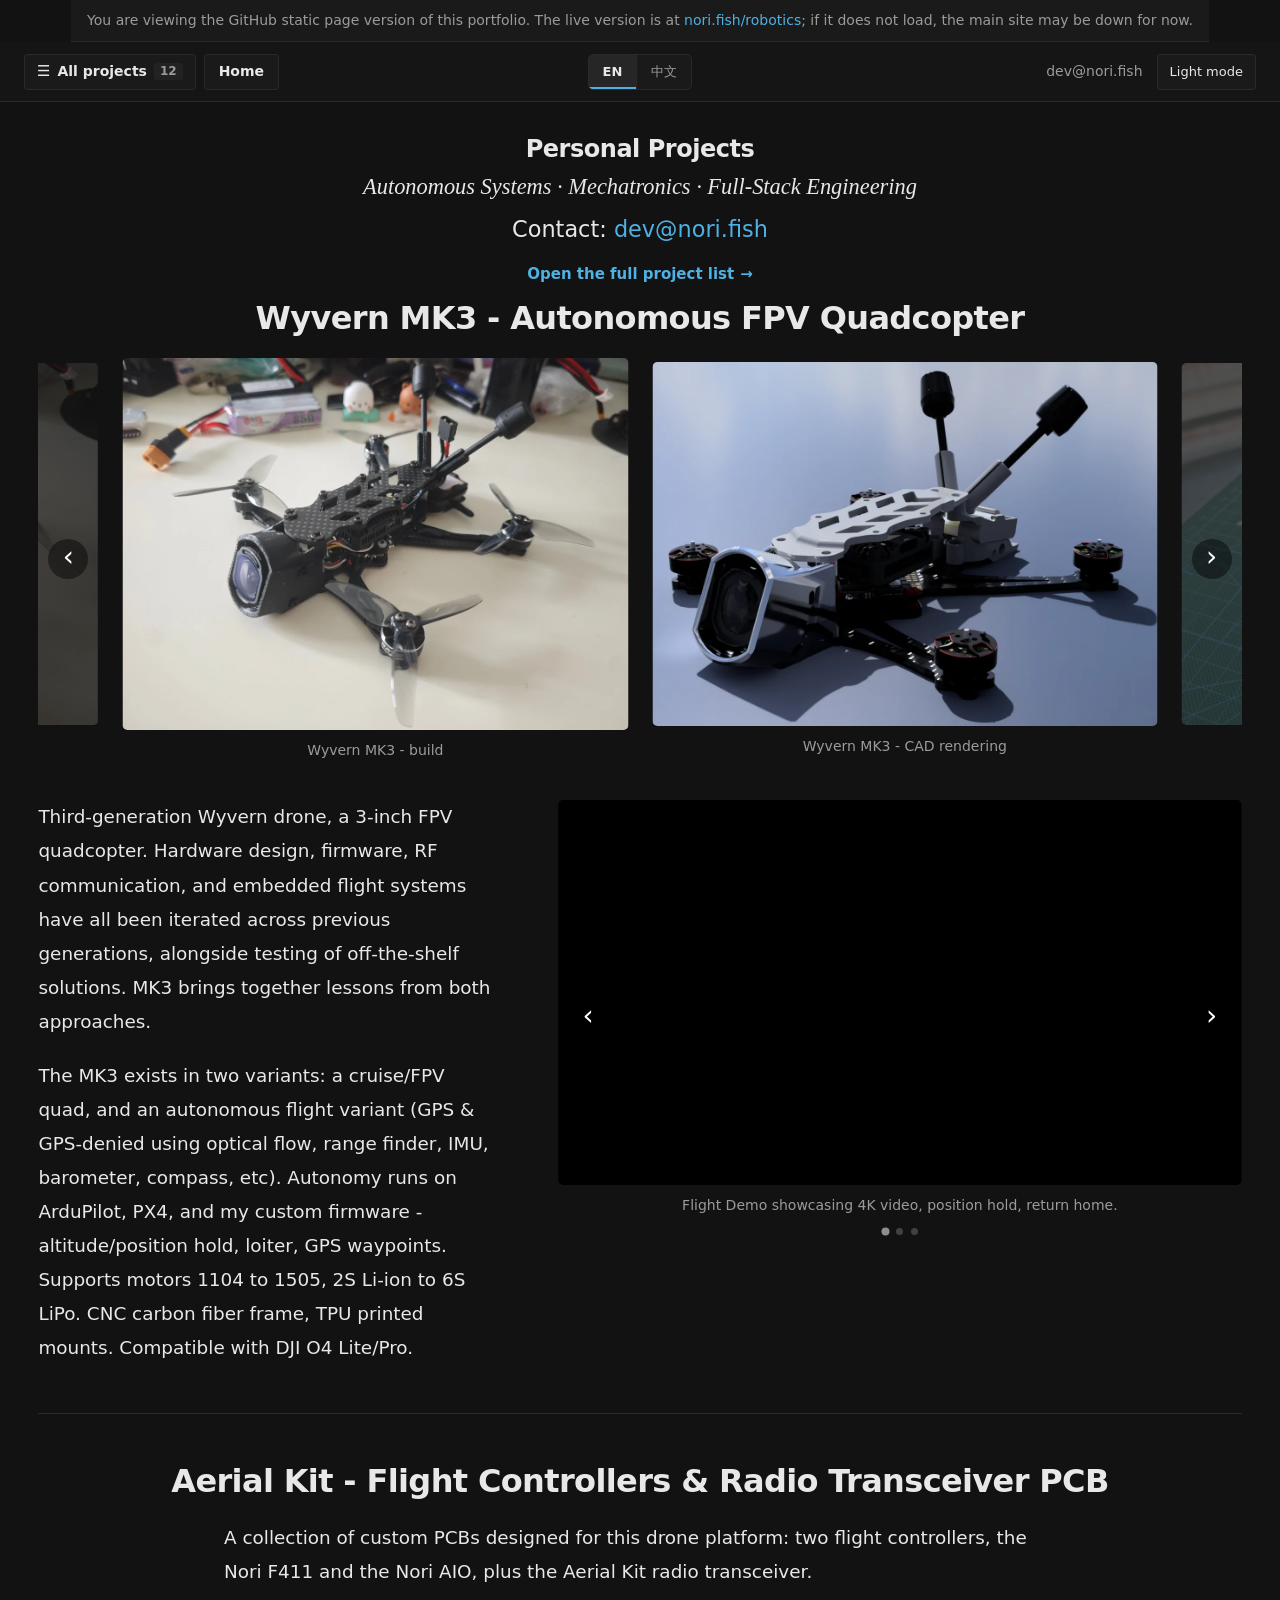
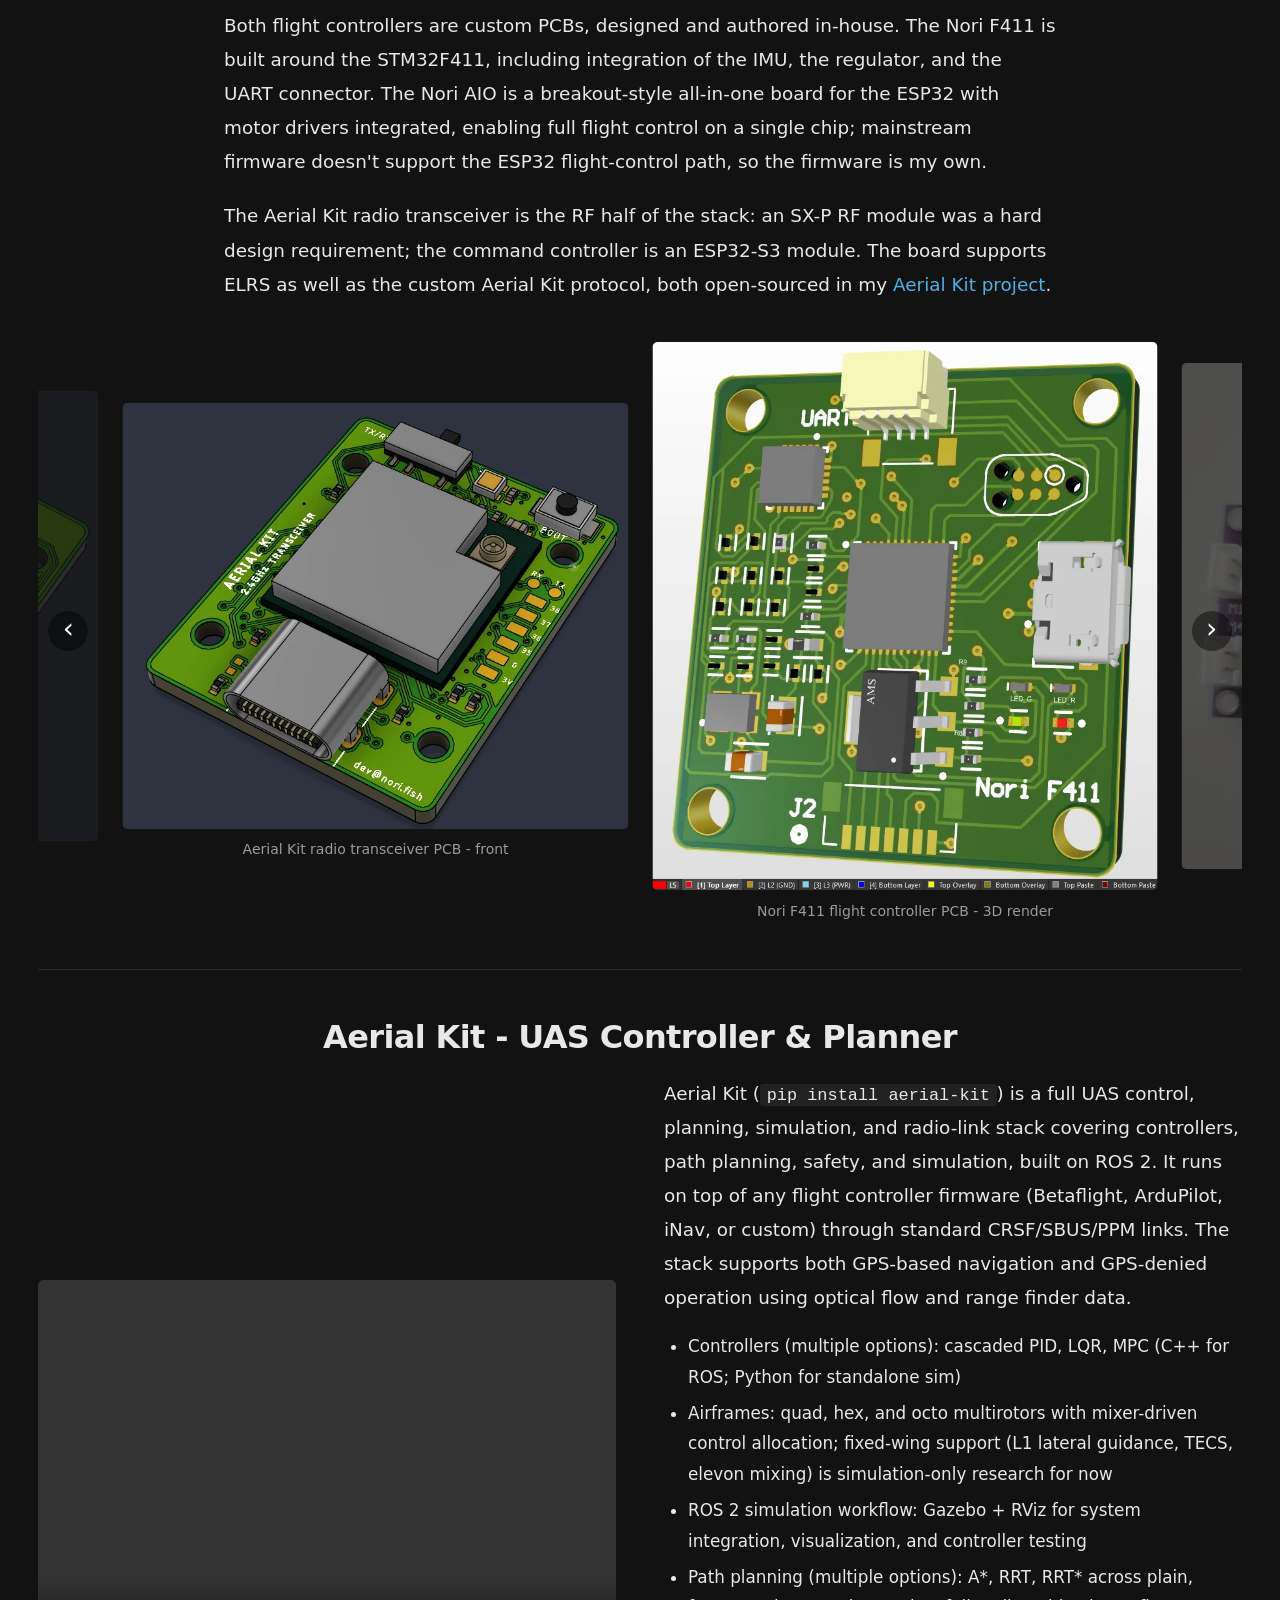
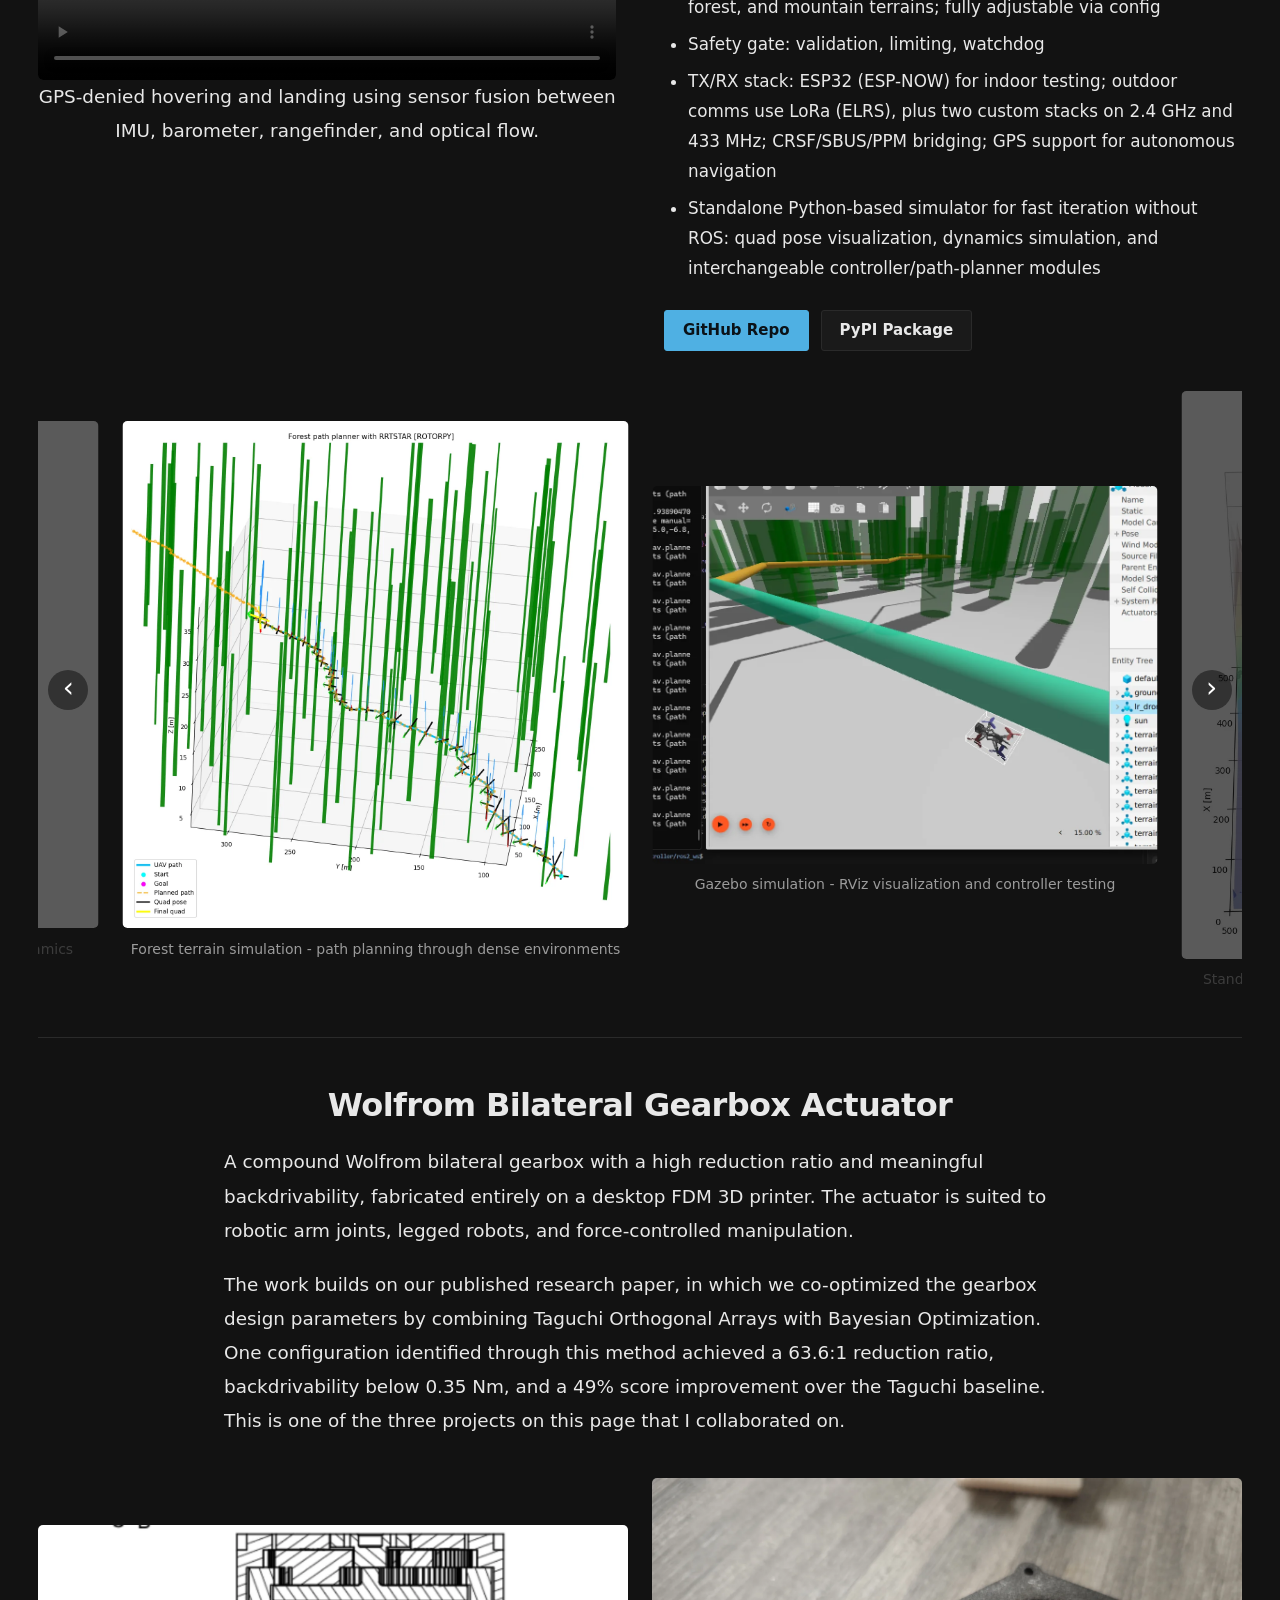
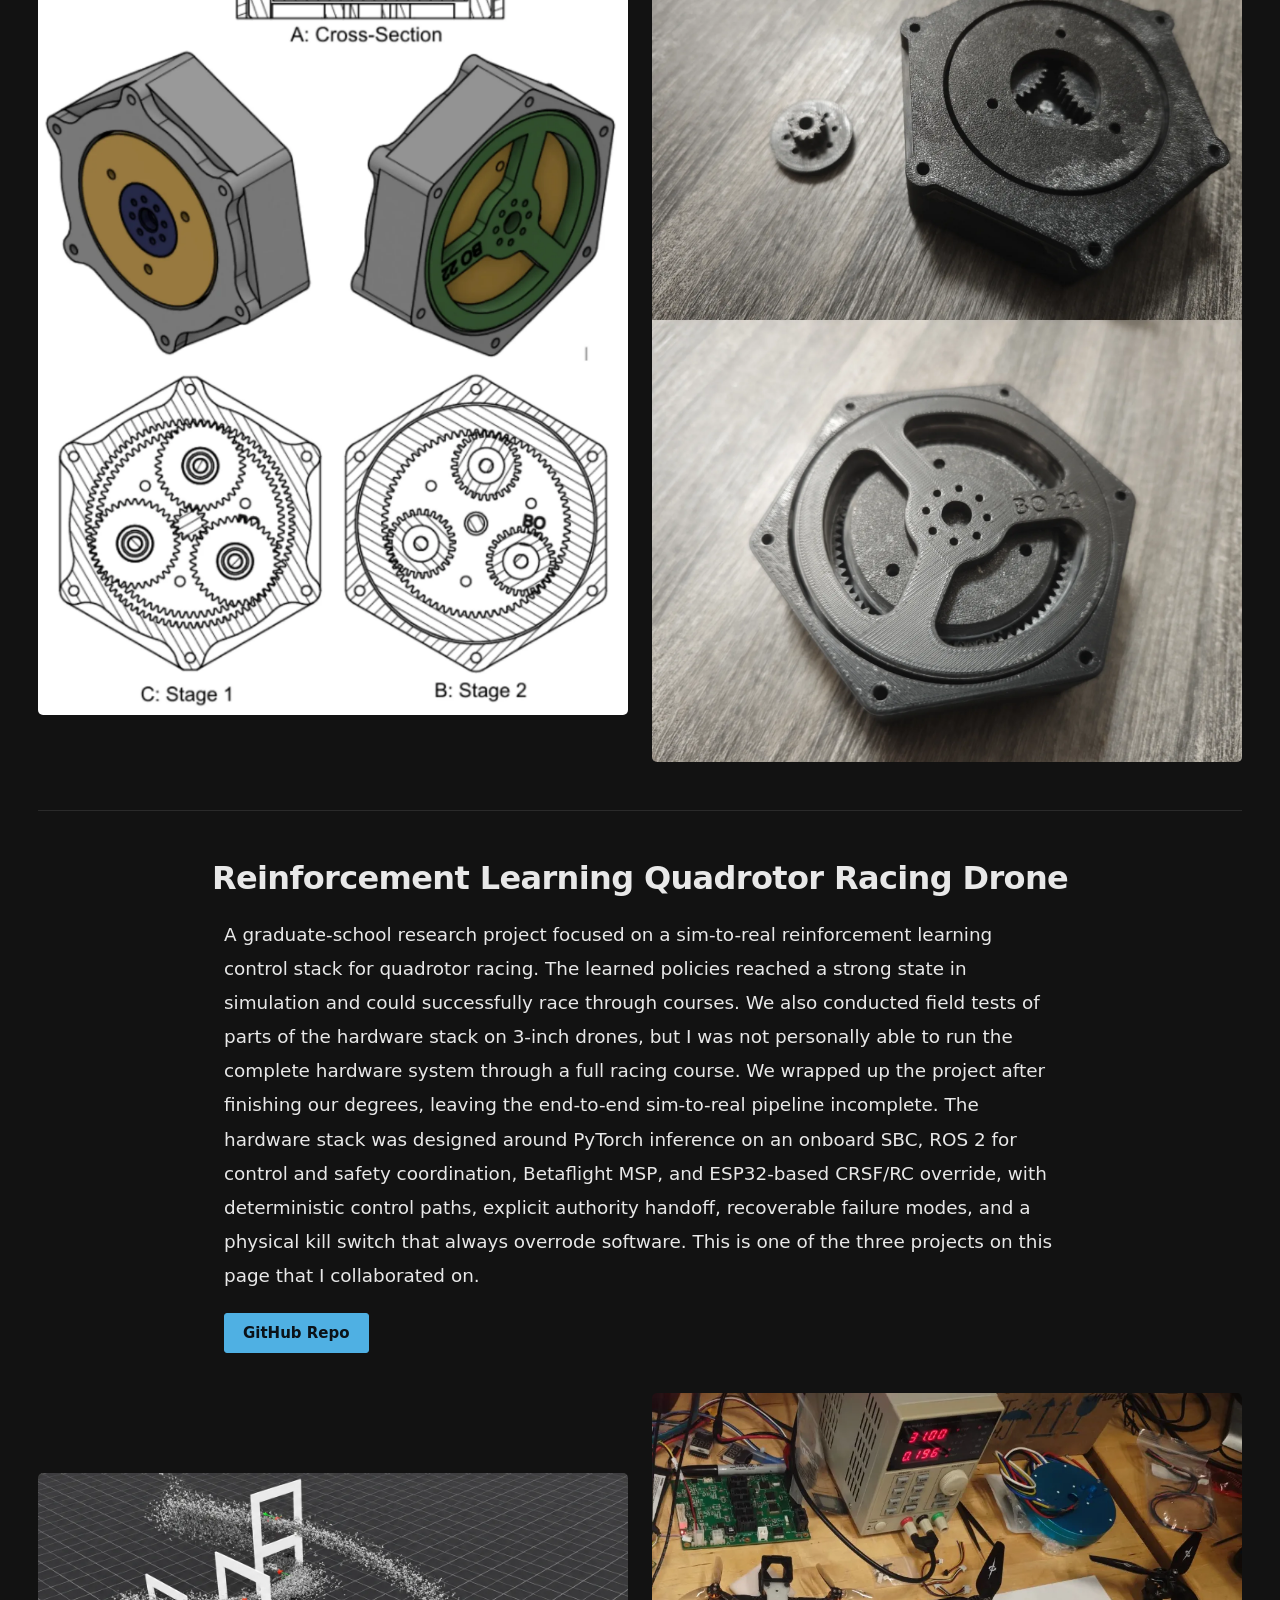
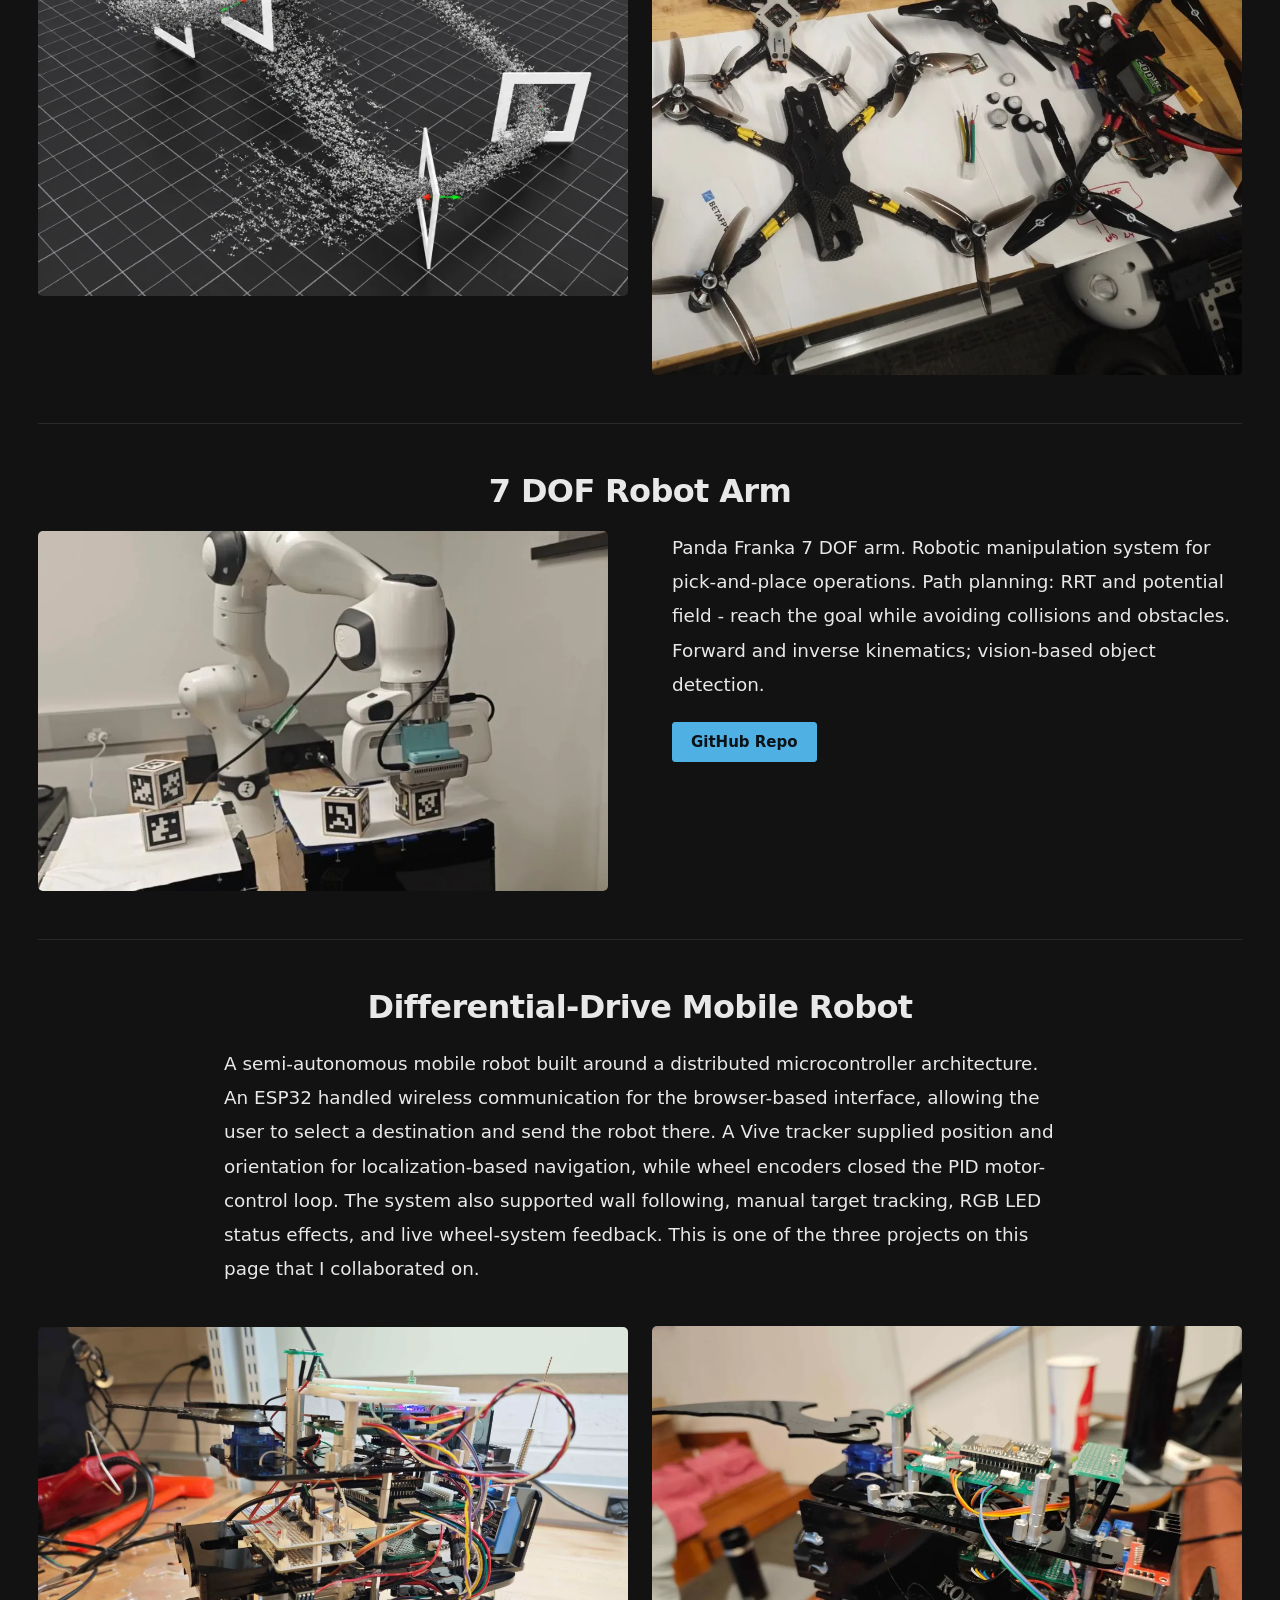
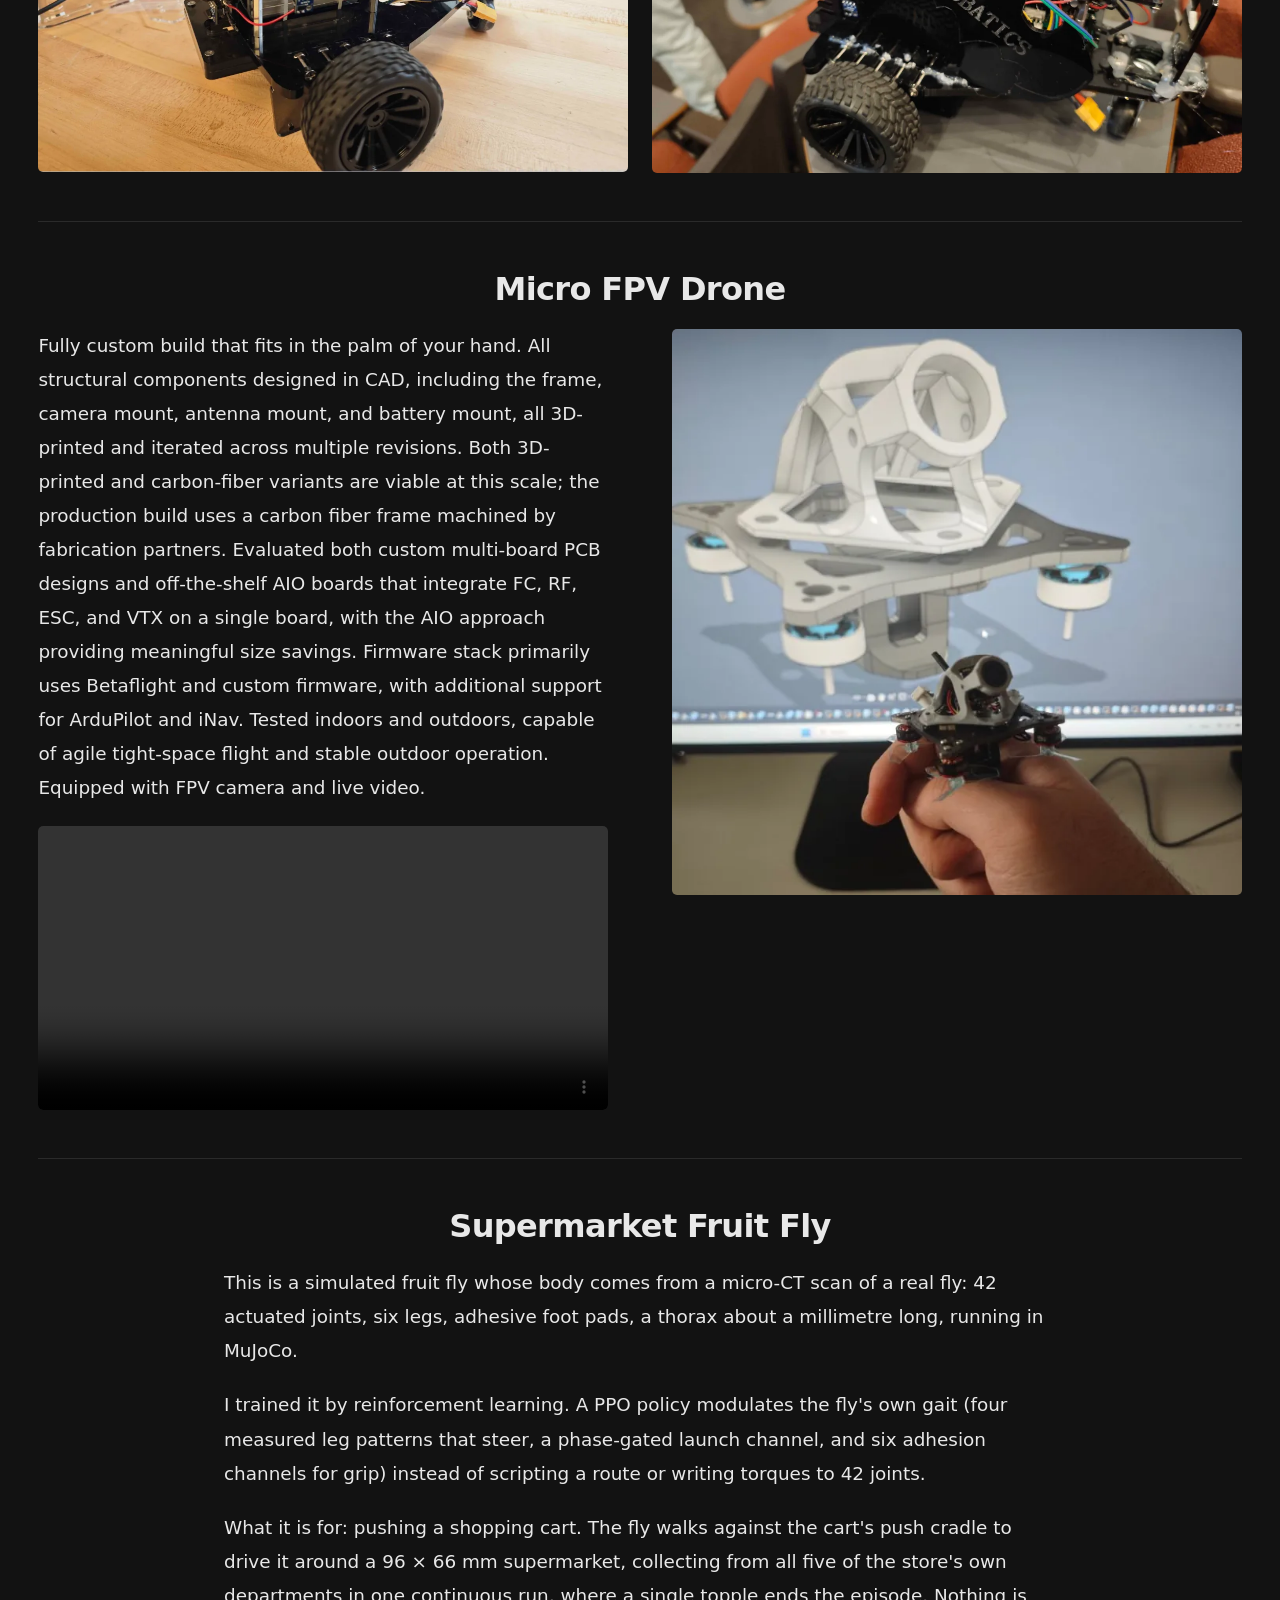
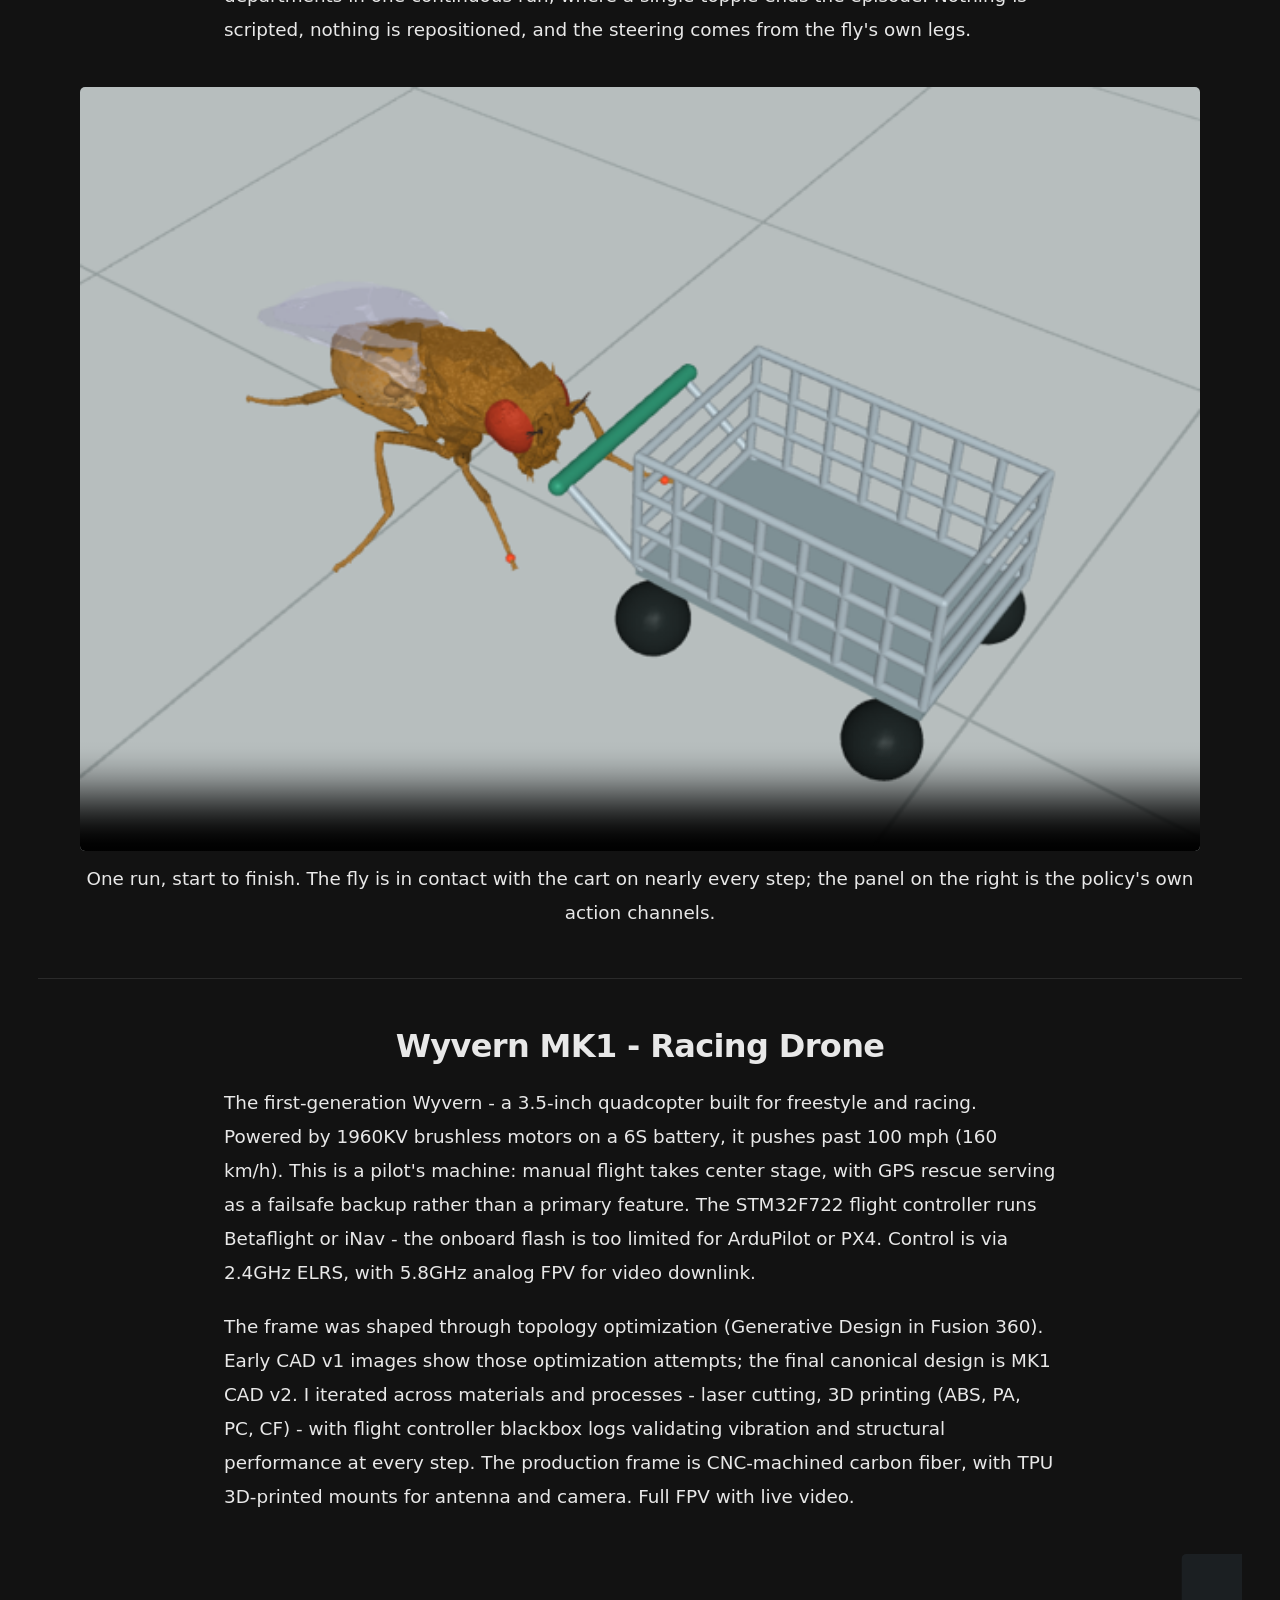
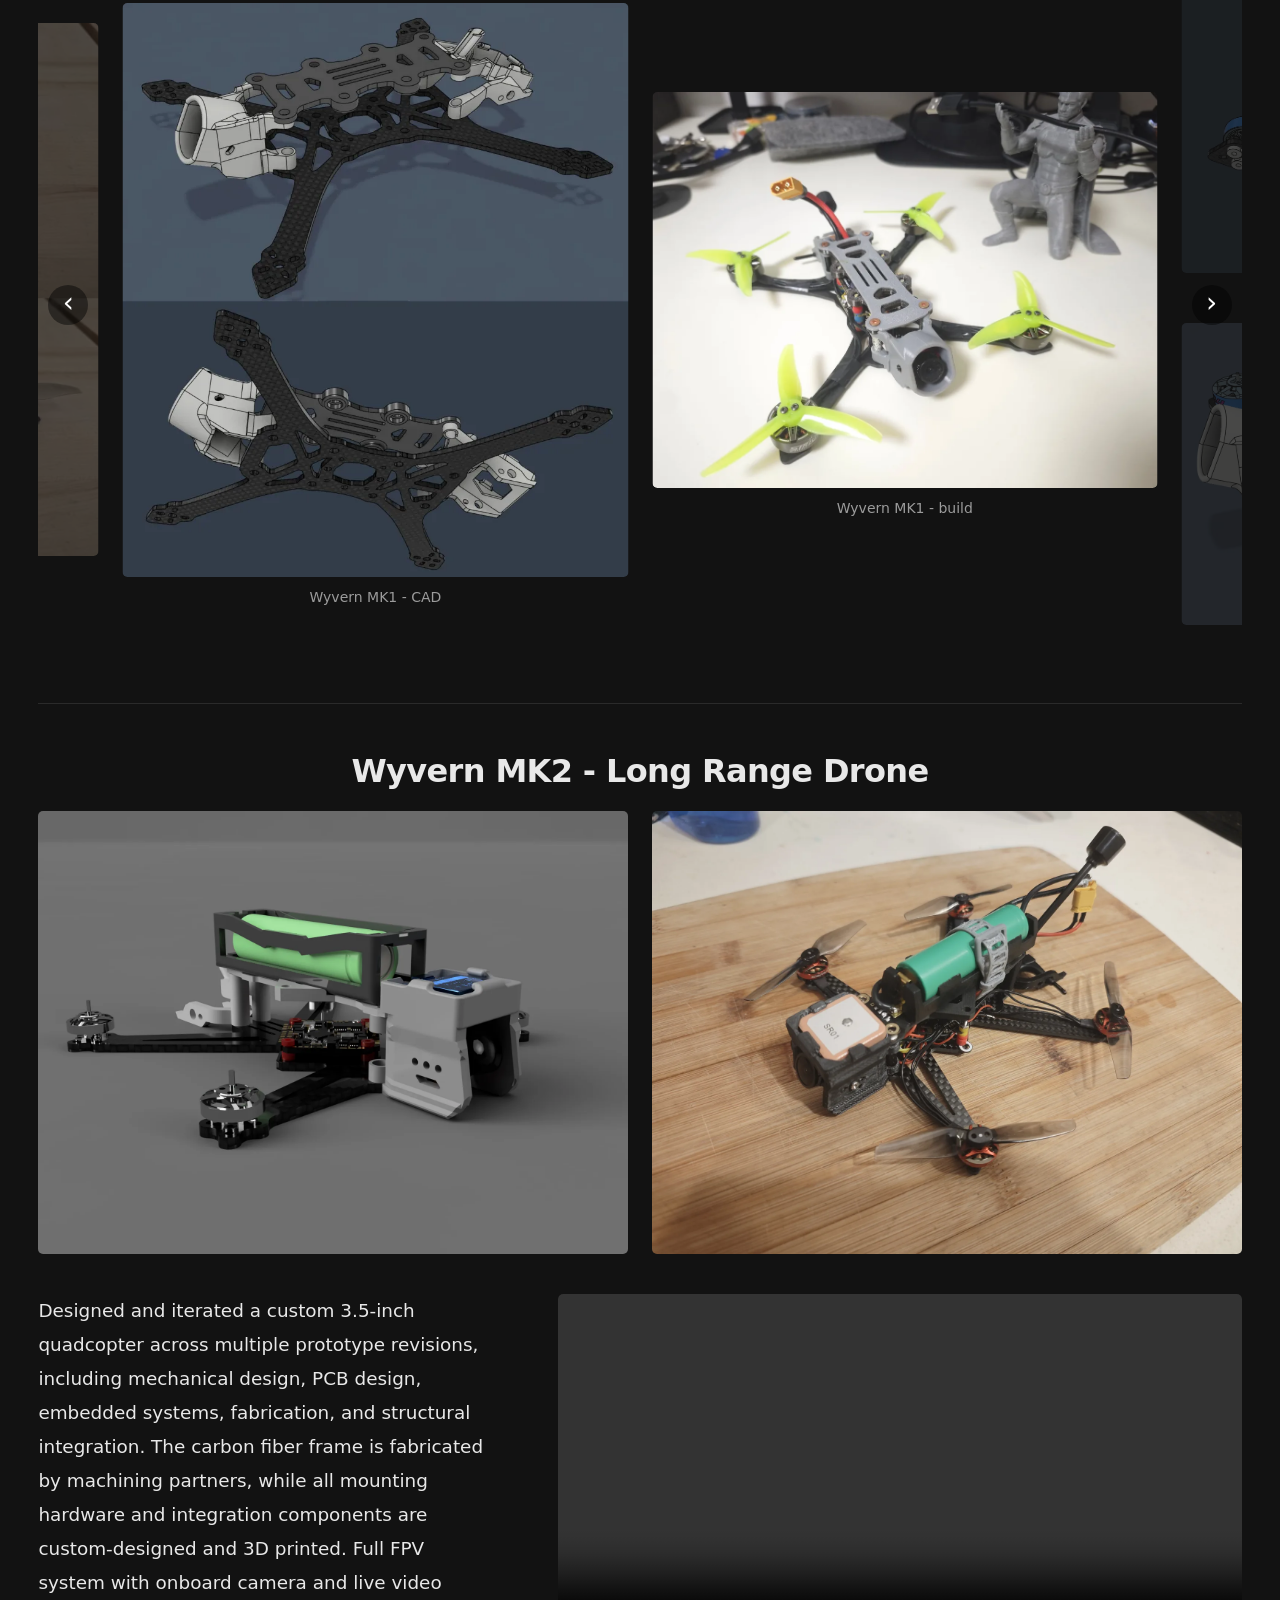
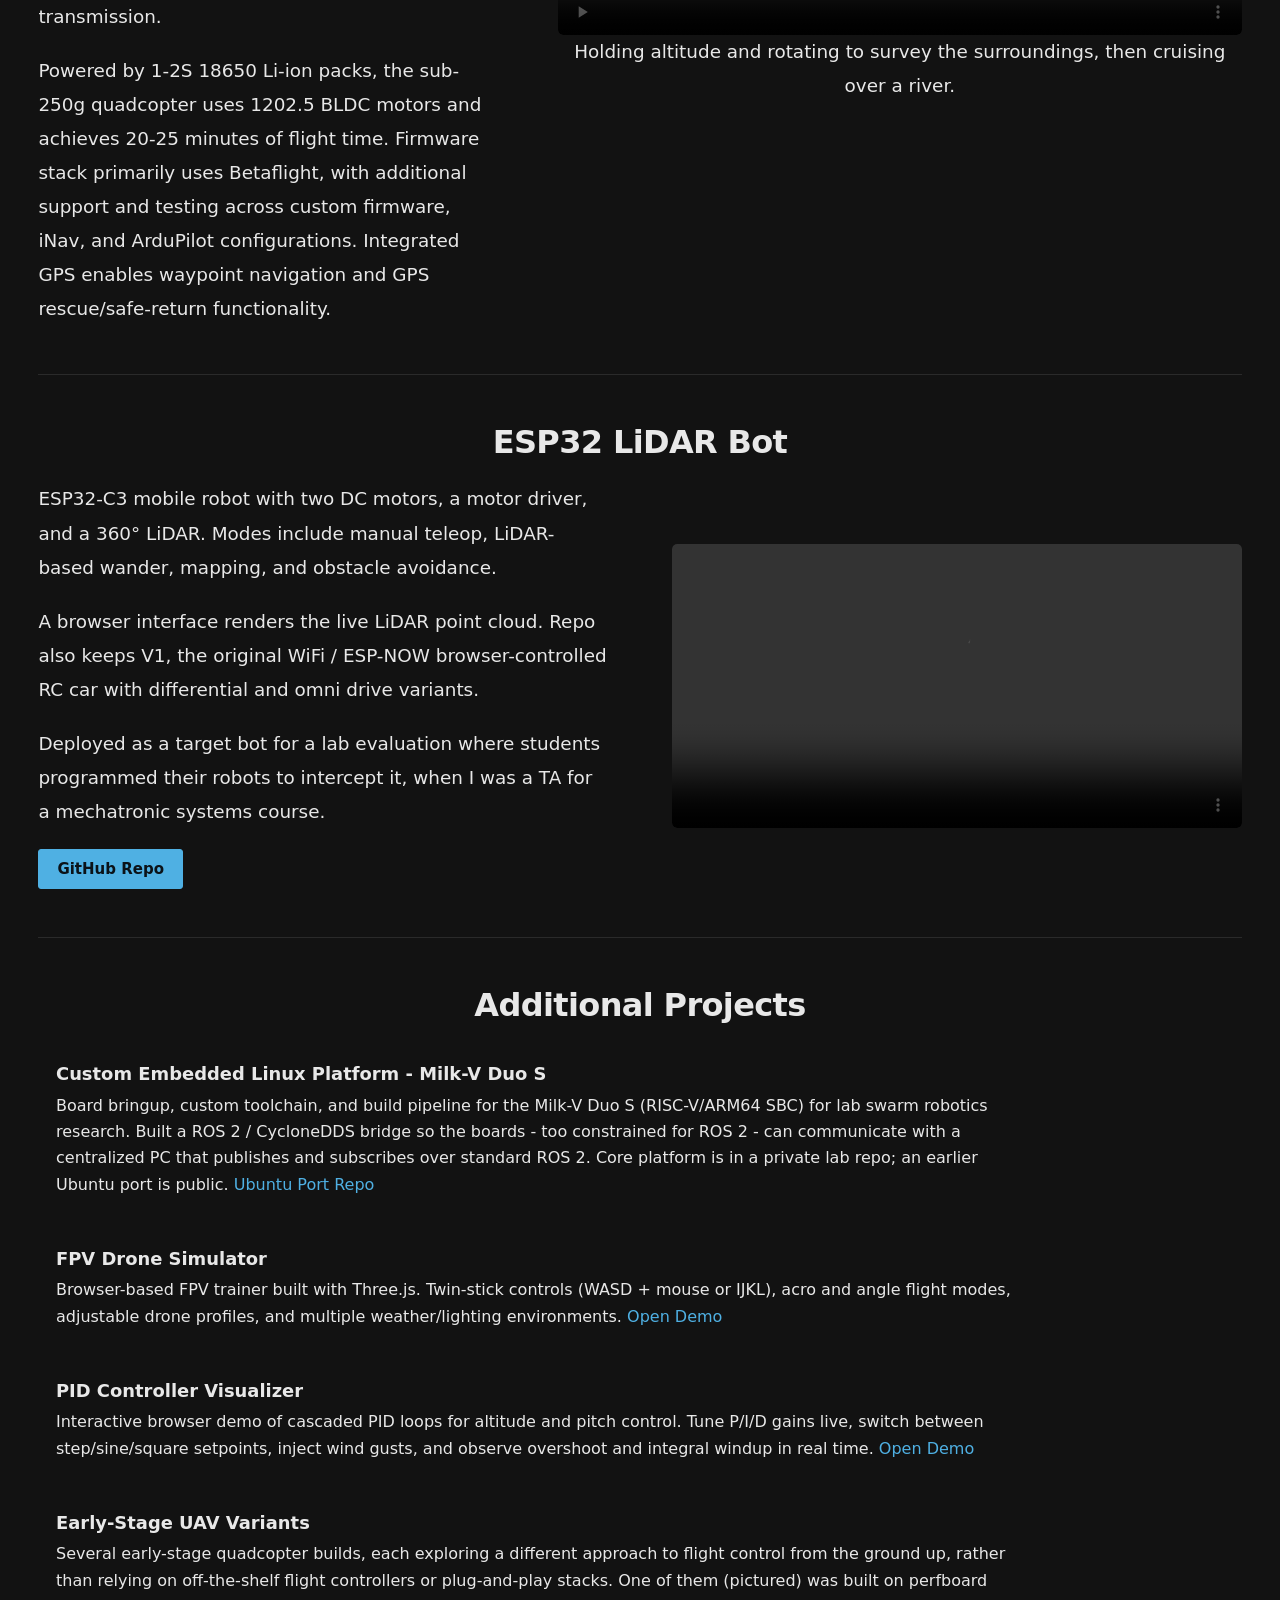
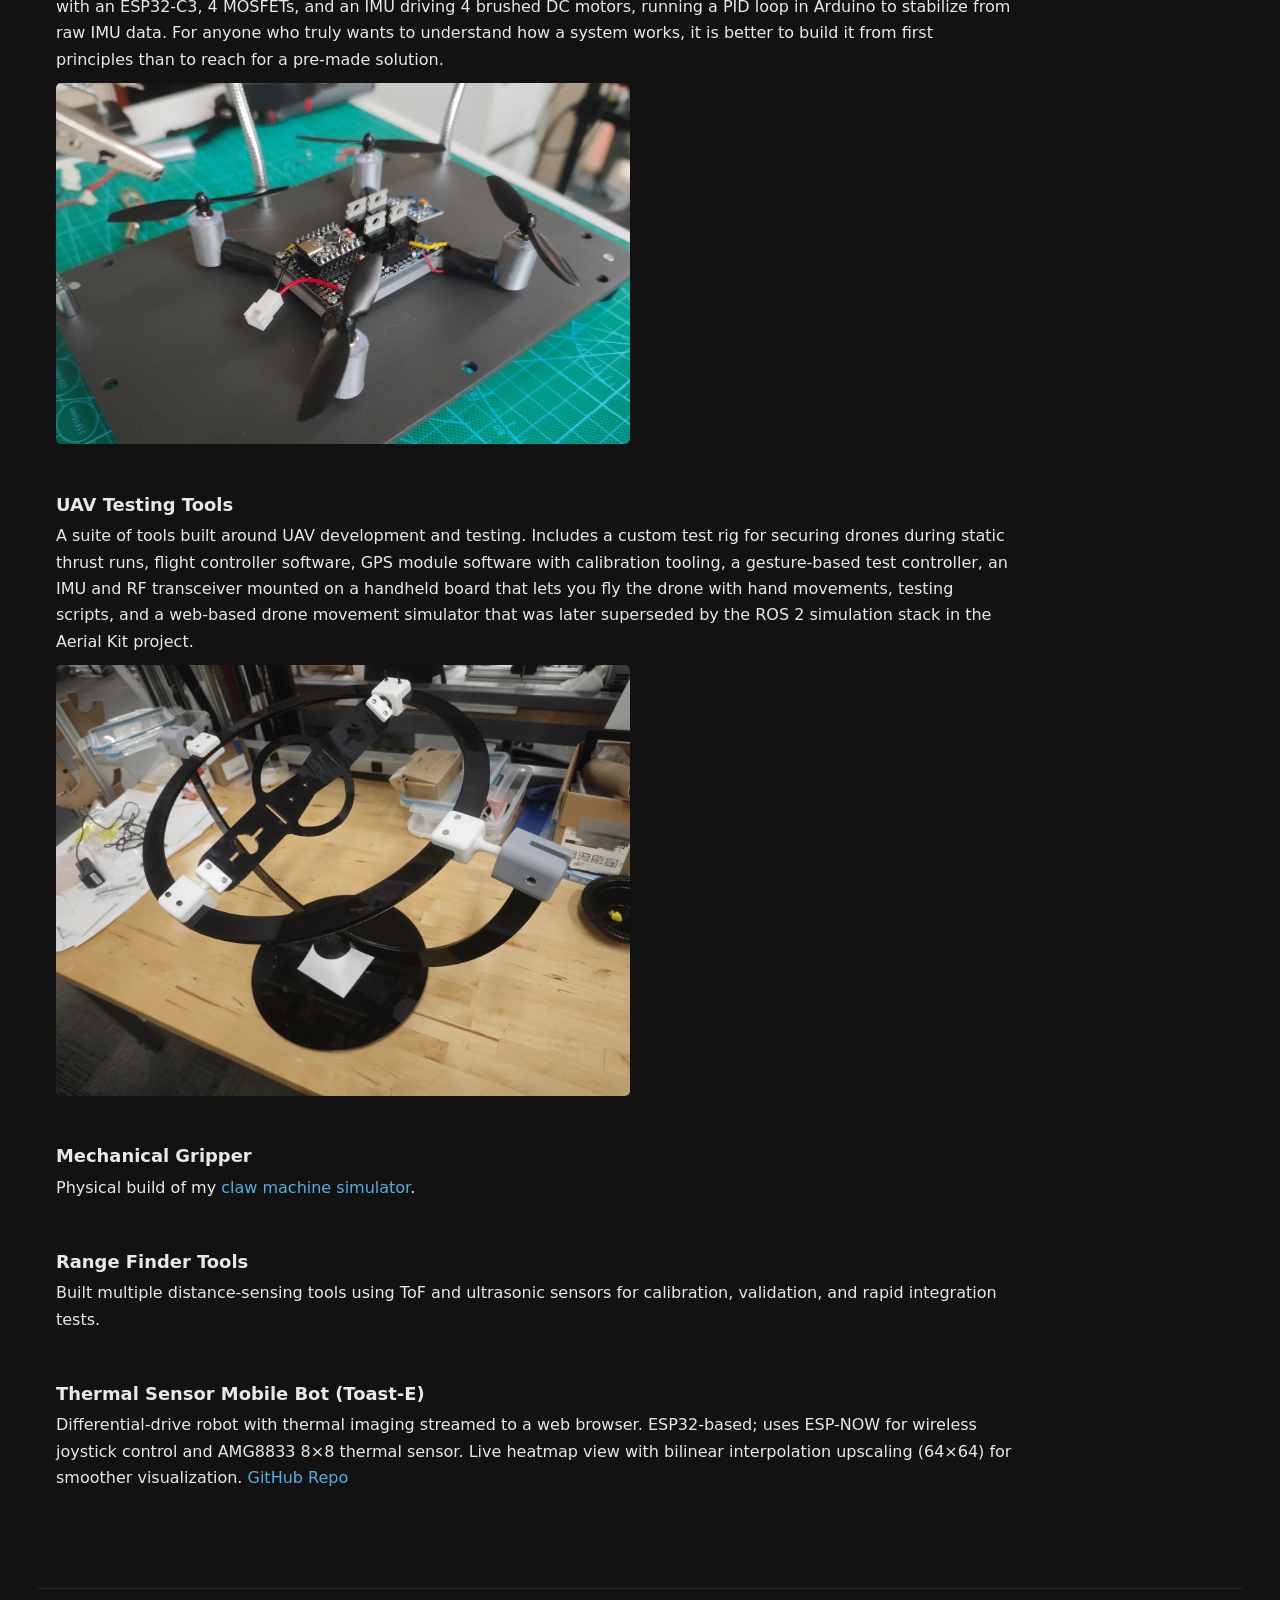
==== index.html @ 133d0245 "personal page" ====
<!DOCTYPE html>
<html lang="en">
<head>
    <link rel="icon" href="fish_logo.png" type="image/x-icon">
    <meta charset="UTF-8">
    <meta name="viewport" content="width=device-width, initial-scale=1.0">
    <meta property="og:title" content="Robotics Projects" />
    <meta property="og:description" content="Personal projects - Autonomous Systems · Mechatronics · Full-Stack Engineering" />
    <meta property="og:url" content="https://nori.fish/robotics" />
    <meta property="og:type" content="website" />
    <meta property="og:image" content="https://nori.fish/resources/nori_logo.png" />
    <title>Robotics Projects</title>
    <script src="js_global/theme_init.js?v=20261003"></script>
    <link rel="stylesheet" href="css_global/nori.css?v=20261003">
    <link rel="stylesheet" href="styles.css?v=20261013">
    <script src="theme.js?v=2.1"></script>
    <script async src="https://www.googletagmanager.com/gtag/js?id=G-8D8GME84PS"></script>
    <script src="js_global/analytics.js?v=1"></script>
</head>
<body>
<div class="backup-banner" role="note" style="margin:0 auto;padding:10px 16px;border-bottom:1px solid var(--line);background:var(--surface);color:var(--muted);font:14px/1.5 var(--font);text-align:center;">You are viewing the GitHub static page version of this portfolio. The live version is at <a href="https://nori.fish/robotics/" style="color:var(--accent);">nori.fish/robotics</a>; if it does not load, the main site may be down for now.</div>
    <header class="robotics-header">
        <div class="robotics-header-left">
            <button type="button" class="robotics-projects-btn" id="projects-toggle" aria-expanded="false" aria-controls="projects-drawer">
                <span class="projects-btn-icon" aria-hidden="true">&#9776;</span>
                <span data-i18n="drawer_button">All projects</span>
                <span class="projects-count" aria-hidden="true"></span>
            </button>
            <a href="https://nori.fish/" class="robotics-back-home" data-i18n="link_back_home"></a>
        </div>
        <div class="lang-toggle">
            <button class="lang-btn active" data-lang="en" onclick="setLang('en')">EN</button>
            <button class="lang-btn" data-lang="zh" onclick="setLang('zh')">中文</button>
        </div>
        <div class="robotics-header-right">
            <a href="mailto:dev@nori.fish" class="robotics-contact-email">dev@nori.fish</a>
            <button type="button" id="robotics-theme" class="robotics-theme-btn">Light mode</button>
        </div>
    </header>

    <div class="projects-scrim" id="projects-scrim" hidden></div>
    <aside class="projects-drawer" id="projects-drawer" aria-label="Projects" aria-hidden="true" tabindex="-1">
        <div class="projects-drawer-head">
            <strong><span data-i18n="drawer_title">All projects</span> <span class="projects-count"></span></strong>
            <button type="button" class="projects-drawer-close" id="projects-close" aria-label="Close">&times;</button>
        </div>
        <nav class="projects-drawer-list" id="projects-list" aria-label="Project list">
                <a href="#proj-mk3" class="drawer-row"><span class="drawer-thumb" aria-hidden="true"></span><span class="drawer-title" data-i18n="nav_mk3"></span></a>
                <a href="#proj-nori-pcb" class="drawer-row"><span class="drawer-thumb" aria-hidden="true"></span><span class="drawer-title" data-i18n="nav_nori_pcb"></span></a>
                <a href="#proj-aerial-kit" class="drawer-row"><span class="drawer-thumb" aria-hidden="true"></span><span class="drawer-title" data-i18n="nav_uav_controller"></span></a>
                <a href="#proj-gearbox" class="drawer-row"><span class="drawer-thumb" aria-hidden="true"></span><span class="drawer-title" data-i18n="nav_gearbox"></span></a>
                <a href="#proj-rl-drone" class="drawer-row"><span class="drawer-thumb" aria-hidden="true"></span><span class="drawer-title" data-i18n="nav_rl_drone"></span></a>
                <a href="#proj-7dof" class="drawer-row"><span class="drawer-thumb" aria-hidden="true"></span><span class="drawer-title" data-i18n="nav_7dof"></span></a>
                <a href="#proj-diff-drive" class="drawer-row"><span class="drawer-thumb" aria-hidden="true"></span><span class="drawer-title" data-i18n="nav_diff_drive"></span></a>
                <a href="#proj-micro-fpv" class="drawer-row"><span class="drawer-thumb" aria-hidden="true"></span><span class="drawer-title" data-i18n="nav_micro_fpv"></span></a>
                <a href="#proj-fruitfly" class="drawer-row"><span class="drawer-thumb" aria-hidden="true"></span><span class="drawer-title" data-i18n="nav_fruitfly"></span></a>
                <a href="#proj-mk1" class="drawer-row"><span class="drawer-thumb" aria-hidden="true"></span><span class="drawer-title" data-i18n="nav_manual_racer"></span></a>
                <a href="#proj-mk2" class="drawer-row"><span class="drawer-thumb" aria-hidden="true"></span><span class="drawer-title" data-i18n="nav_long_range"></span></a>
                <a href="#proj-esp32-rc-car" class="drawer-row"><span class="drawer-thumb" aria-hidden="true"></span><span class="drawer-title" data-i18n="nav_esp32_lidar"></span></a>
        </nav>
    </aside>
    <div class="projects-preview" id="projects-preview" aria-hidden="true">
        <div class="projects-preview-media"></div>
        <p class="projects-preview-title"></p>
    </div>
    <div class="projects-hint" id="projects-hint" role="status" hidden>
        <span data-i18n="drawer_hint">All projects are here</span>
        <button type="button" class="projects-hint-close" aria-label="Dismiss">&times;</button>
    </div>

    <main class="robotics-container" role="main">
        <h1 class="robotics-page-title" data-i18n="page_title"></h1>
        <div class="robotics-header-row">
            <p class="robotics-intro" data-i18n="page_intro"></p>
            <p class="robotics-contact-line"><span data-i18n="contact_label"></span> <a href="mailto:dev@nori.fish">dev@nori.fish</a></p>
            <p class="robotics-projects-cue">
                <button type="button" class="robotics-cue-link" data-open-projects>
                    <span data-i18n="drawer_cue">Open the full project list</span> <span aria-hidden="true">&rarr;</span>
                </button>
            </p>
        </div>

        <div class="robotics-grid">

        <article class="robotics-project" id="proj-mk3">
            <h2 data-i18n="mk3_title"></h2>
            <div class="robotics-project-body long-range-layout">
                <div class="rcarousel">
                    <div class="rcarousel-viewport">
                        <div class="rcarousel-track">
                            <figure class="rcarousel-slide"><img width="1137" height="836" src="images/web/mk3_build_1.webp" alt="Wyvern MK3 build" loading="eager" fetchpriority="high"><figcaption data-i18n="mk3_build2_caption"></figcaption></figure>
                            <figure class="rcarousel-slide"><img width="1164" height="838" src="images/web/mk3_rendering_1.webp" alt="Wyvern MK3 CAD rendering" loading="eager" fetchpriority="high"><figcaption data-i18n="mk3_render_caption"></figcaption></figure>
                            <figure class="rcarousel-slide"><img width="1600" height="1144" data-src="images/web/mk3_proto_1.webp" alt="Wyvern MK3 prototype"><figcaption data-i18n="mk3_proto1_caption"></figcaption></figure>
                            <figure class="rcarousel-slide"><img width="1133" height="798" data-src="images/web/mk3_cad_2.webp" alt="Wyvern MK3 CAD"><figcaption data-i18n="mk3_cad_caption"></figcaption></figure>
                            <figure class="rcarousel-slide"><img width="1600" height="1114" data-src="images/web/mk3_proto_2.webp" alt="Wyvern MK3 prototype"><figcaption data-i18n="mk3_proto2_caption"></figcaption></figure>
                            <figure class="rcarousel-slide"><img width="1246" height="892" data-src="images/web/mk3_auto_1.webp" alt="Wyvern MK3 build"><figcaption data-i18n="mk3_auto1_caption"></figcaption></figure>  
                            <figure class="rcarousel-slide"><img width="1176" height="841" data-src="images/web/mk3_build_2.webp" alt="Wyvern MK3 build"><figcaption data-i18n="mk3_build1_caption"></figcaption></figure>  
                        </div>
                    </div>
                    <button class="rcarousel-arr rcarousel-prev" aria-label="Previous">&#8249;</button>
                    <button class="rcarousel-arr rcarousel-next" aria-label="Next">&#8250;</button>
                </div>
                <div class="long-range-bottom">
                    <div class="robotics-project-content">
                        <p data-i18n="mk3_p1"></p>
                        <p data-i18n="mk3_p2"></p>
                    </div>
                    <div class="robotics-video-section">
                        <div class="vcarousel" aria-label="Wyvern MK3 video carousel">
                            <div class="vcarousel-viewport">
                                <div class="vcarousel-track">
                                    <figure class="vcarousel-slide is-active" data-media-type="youtube">
                                        <div class="robotics-video-frame">
                                            <iframe title="Wyvern MK3 YouTube video" allow="accelerometer; autoplay; clipboard-write; encrypted-media; gyroscope; picture-in-picture; web-share" allowfullscreen loading="lazy"></iframe>
                                        </div>
                                        <figcaption class="robotics-video-caption" data-i18n="mk3_youtube_video_caption"></figcaption>
                                    </figure>
                                    <figure class="vcarousel-slide">
                                        <video src="videos/o4_vtx.mp4" muted playsinline controls preload="none"></video>
                                        <figcaption class="robotics-video-caption" data-i18n="mk3_o4_video_caption"></figcaption>
                                    </figure>
                                    <figure class="vcarousel-slide">
                                        <video src="videos/mk3_rescue.mp4" muted playsinline controls preload="none"></video>
                                        <figcaption class="robotics-video-caption" data-i18n="mk3_rescue_video_caption"></figcaption>
                                    </figure>
                                </div>
                            </div>
                            <button class="vcarousel-arr vcarousel-prev" type="button" aria-label="Previous video">&#8249;</button>
                            <button class="vcarousel-arr vcarousel-next" type="button" aria-label="Next video">&#8250;</button>
                            <div class="vcarousel-dots">
                                <button class="vcarousel-dot is-active" type="button" aria-label="Show YouTube video"></button>
                                <button class="vcarousel-dot" type="button" aria-label="Show O4 VTX video"></button>
                                <button class="vcarousel-dot" type="button" aria-label="Show MK3 rescue video"></button>
                            </div>
                        </div>
                    </div>
                </div>
            </div>
        </article>

        <article class="robotics-project" id="proj-nori-pcb">
            <h2 data-i18n="nori_pcb_title"></h2>
            <div class="robotics-project-body media-below">
                <div class="robotics-project-content">
                    <p data-i18n="nori_pcb_p1"></p>
                    <p data-i18n="nori_pcb_p2"></p>
                    <p data-i18n="nori_pcb_p3"></p>
                </div>
                <div class="rcarousel">
                    <div class="rcarousel-viewport">
                        <div class="rcarousel-track">
                            <figure class="rcarousel-slide"><img width="778" height="655" data-src="images/web/ak_pcb_front_20261109.webp" alt="Aerial Kit radio transceiver PCB (front)"><figcaption data-i18n="nori_pcb_front_caption"></figcaption></figure>
                            <figure class="rcarousel-slide"><img width="808" height="877" data-src="images/web/nori_f411_3d.webp" alt="Nori F411 flight controller PCB (3D render)"><figcaption data-i18n="nori_pcb_f411_caption"></figcaption></figure>
                            <figure class="rcarousel-slide"><img width="1600" height="1600" data-src="images/web/nori_aio_real.webp" alt="Nori AIO ESP32 flight controller (assembled board)"><figcaption data-i18n="nori_pcb_aio_real_caption"></figcaption></figure>
                            <figure class="rcarousel-slide"><img width="773" height="828" data-src="images/web/Nori_AIO_Altium.webp" alt="Nori AIO ESP32 flight controller (3D render)"><figcaption data-i18n="nori_pcb_aio_render_caption"></figcaption></figure>
                            <figure class="rcarousel-slide"><img width="792" height="705" data-src="images/web/ak_pcb_back_20261109.webp" alt="Aerial Kit radio transceiver PCB (back)"><figcaption data-i18n="nori_pcb_back_caption"></figcaption></figure>
                        </div>
                    </div>
                    <button class="rcarousel-arr rcarousel-prev" aria-label="Previous">&#8249;</button>
                    <button class="rcarousel-arr rcarousel-next" aria-label="Next">&#8250;</button>
                </div>
            </div>
        </article>

        <article class="robotics-project" id="proj-aerial-kit">
            <h2 data-i18n="uavcontroller_title"></h2>
            <div class="robotics-project-body uav-layout">
                <div class="uav-intro">
                    <div class="robotics-media uav-intro-video">
                        <video src="videos/hovering_landing.mp4" class="lazy-video" preload="none" loop muted playsinline controls></video>
                        <p class="robotics-video-caption" data-i18n="uavcontroller_video_caption"></p>
                    </div>
                    <div class="robotics-project-content">
                        <p data-i18n="uavcontroller_p1"></p>
                        <ul class="robotics-features">
                            <li data-i18n="uavcontroller_li1"></li>
                            <li data-i18n="uavcontroller_li_airframes"></li>
                            <li data-i18n="uavcontroller_li2"></li>
                            <li data-i18n="uavcontroller_li3"></li>
                            <li data-i18n="uavcontroller_li4"></li>
                            <li data-i18n="uavcontroller_li5"></li>
                            <li data-i18n="uavcontroller_li6"></li>
                        </ul>
                        <div class="project-links">
                            <a href="https://github.com/RawFish69/aerial-kit" target="_blank" rel="noopener" class="project-link" data-i18n="link_github"></a>
                            <a href="https://pypi.org/project/aerial-kit/" target="_blank" rel="noopener" class="project-link project-link-pypi" data-i18n="link_pypi"></a>
                        </div>
                    </div>
                </div>
                <div class="rcarousel">
                    <div class="rcarousel-viewport">
                        <div class="rcarousel-track">
                            <figure class="rcarousel-slide"><img width="1456" height="1462" data-src="images/web/forest_rotor.webp" alt="Aerial Kit forest terrain simulation"><figcaption data-i18n="uavcontroller_forest_caption"></figcaption></figure>
                            <figure class="rcarousel-slide"><img width="1077" height="806" data-src="images/web/uav_gazebo.webp" alt="Aerial Kit Gazebo simulation view"><figcaption data-i18n="uavcontroller_gazebo_caption"></figcaption></figure>
                            <figure class="rcarousel-slide"><img width="804" height="904" data-src="images/web/uav_controller_1.webp" alt="Aerial Kit standalone Python path planner"><figcaption data-i18n="uavcontroller_planner_caption"></figcaption></figure>
                            <figure class="rcarousel-slide"><img width="1017" height="910" data-src="images/web/5inch.webp" alt="5-inch drone used for TX/RX testing"><figcaption data-i18n="uavcontroller_drone_caption"></figcaption></figure>
                            <figure class="rcarousel-slide"><img width="1456" height="1462" data-src="images/web/mountain_rotor.webp" alt="Aerial Kit mountain terrain simulation with RotorPy"><figcaption data-i18n="uavcontroller_mountain_caption"></figcaption></figure>
                        </div>
                    </div>
                    <button class="rcarousel-arr rcarousel-prev" aria-label="Previous">&#8249;</button>
                    <button class="rcarousel-arr rcarousel-next" aria-label="Next">&#8250;</button>
                </div>
            </div>
        </article>

        <article class="robotics-project" id="proj-gearbox">
            <h2 data-i18n="gearbox_title"></h2>
            <div class="robotics-project-body media-below">
                <div class="robotics-project-content">
                    <p data-i18n="gearbox_p1"></p>
                    <p data-i18n="gearbox_p2"></p>
                </div>
                <div class="robotics-media">
                    <img width="1600" height="2144" data-src="images/web/BO22_1.webp" alt="Wolfrom Bilateral Gearbox Actuator">
                    <img width="1600" height="2400" data-src="images/web/BO22_2.webp" alt="Wolfrom Bilateral Gearbox Actuator">
                </div>
            </div>
        </article>

        <article class="robotics-project" id="proj-rl-drone">
            <h2 data-i18n="rldrone_title"></h2>
            <div class="robotics-project-body media-below">
                <div class="robotics-project-content">
                    <p data-i18n="rldrone_p1"></p>
                    <a href="https://github.com/virmani11kartik/Integrated-UAV-Stack/tree/yc" target="_blank" rel="noopener" class="project-link" id="rl-drone-repo" data-i18n="link_github"></a>
                </div>
                <div class="robotics-media">
                    <img width="1482" height="1062" data-src="images/web/rl_sim.webp" alt="Racing drone gate course in simulation, with accumulated rollout trajectories weaving through the gates">
                    <img width="944" height="932" data-src="images/web/rl_drones.webp" alt="Real racing drones on the bench during hardware testing">
                </div>
            </div>
        </article>

        <article class="robotics-project" id="proj-7dof">
            <h2 data-i18n="7dof_title"></h2>
            <div class="robotics-project-body media-side media-left">
                <div class="robotics-project-content">
                    <p data-i18n="7dof_p1"></p>
                    <a href="https://github.com/c-y-i/7-DoF-Arm-Manipulation" target="_blank" rel="noopener" class="project-link" data-i18n="link_github"></a>
                </div>
                <div class="robotics-media">
                    <img width="992" height="627" data-src="images/web/7dof_arm.webp" alt="7 DOF Robot Arm">
                </div>
            </div>
        </article>

        <article class="robotics-project" id="proj-diff-drive">
            <h2 data-i18n="diffdrive_title"></h2>
            <div class="robotics-project-body media-below">
                <div class="robotics-project-content">
                    <p data-i18n="diffdrive_p1"></p>
                </div>
                <div class="robotics-media">
                    <img width="1146" height="865" data-src="images/web/mechatronics_1.webp" alt="Differential-Drive Mobile Robot">
                    <img width="1159" height="879" data-src="images/web/mechatronics_2.webp" alt="Differential-Drive Mobile Robot">
                </div>
            </div>
        </article>

        <article class="robotics-project" id="proj-micro-fpv">
            <h2 data-i18n="microfpv_title"></h2>
            <div class="robotics-project-body media-side media-right">
                <div class="robotics-project-content">
                    <p data-i18n="microfpv_p1"></p>
                    <video src="videos/drone_demo.mp4" class="lazy-video" preload="none" loop muted playsinline controls></video>
                </div>
                <div class="robotics-media">
                    <img width="725" height="721" data-src="images/web/micro_drone.webp" alt="Micro FPV Drone">
                </div>
            </div>
        </article>

        <article class="robotics-project" id="proj-fruitfly" data-preview="images/froot-fly.png">
            <h2 data-i18n="fruitfly_title"></h2>
            <div class="robotics-project-body media-below">
                <div class="robotics-project-content">
                    <p data-i18n="fruitfly_p1"></p>
                    <p data-i18n="fruitfly_p2"></p>
                    <p data-i18n="fruitfly_p3"></p>
                </div>
                <div class="robotics-media">
                    <div class="video-shell">
                        <video src="videos/froot-fly-39.mp4" poster="images/froot-fly.png" class="lazy-video" preload="none" loop muted playsinline controls></video>
                        <p class="video-loading" hidden><span class="video-loading-dot" aria-hidden="true"></span><span data-i18n="fruitfly_video_loading"></span></p>
                    </div>
                    <p class="robotics-video-caption" data-i18n="fruitfly_video_caption"></p>
                </div>
            </div>
        </article>

        <article class="robotics-project" id="proj-mk1">
            <h2 data-i18n="manualracer_title"></h2>
            <div class="robotics-project-body media-below">
                <div class="robotics-project-content">
                    <p data-i18n="manualracer_p1"></p>
                    <p data-i18n="manualracer_p2"></p>
                </div>
                <div class="rcarousel">
                    <div class="rcarousel-viewport">
                        <div class="rcarousel-track">
                            <figure class="rcarousel-slide"><img width="825" height="937" data-src="images/web/mk1_cad_2.webp" alt="Wyvern MK1 CAD"><figcaption data-i18n="mk1_cad_caption"></figcaption></figure>
                            <figure class="rcarousel-slide"><img width="1095" height="858" data-src="images/web/mk1_build_4.webp" alt="Wyvern MK1 build"><figcaption data-i18n="mk1_build1_caption"></figcaption></figure>
                            <div class="rcarousel-slide rcarousel-slide--stacked">
                                <figure><img width="1291" height="813" data-src="images/web/manual_racer_cad.webp" alt="Wyvern MK1 prototype CAD"><figcaption data-i18n="mk1_protocad_caption"></figcaption></figure>
                                <figure><img width="1341" height="800" data-src="images/web/mk1_cad_1.webp" alt="Wyvern MK1 prototype CAD"><figcaption data-i18n="mk1_protocad_caption"></figcaption></figure>
                            </div>
                            <figure class="rcarousel-slide"><img width="1069" height="888" data-src="images/web/mk1_build_5.webp" alt="Wyvern MK1 build"><figcaption data-i18n="mk1_build2_caption"></figcaption></figure>
                            <figure class="rcarousel-slide"><img width="1264" height="907" data-src="images/web/mk1_build_2.webp" alt="Wyvern MK1 prototype build"><figcaption data-i18n="mk1_protobuild_caption"></figcaption></figure>
                            <figure class="rcarousel-slide"><img width="1149" height="878" data-src="images/web/mk1_build_3.webp" alt="Wyvern MK1 prototype build"><figcaption data-i18n="mk1_protobuild_caption"></figcaption></figure>
                            <figure class="rcarousel-slide"><img width="693" height="731" data-src="images/web/manual_racer_real.webp" alt="Wyvern MK1 prototype build"><figcaption data-i18n="mk1_protobuild_caption"></figcaption></figure>
                        </div>
                    </div>
                    <button class="rcarousel-arr rcarousel-prev" aria-label="Previous">&#8249;</button>
                    <button class="rcarousel-arr rcarousel-next" aria-label="Next">&#8250;</button>
                </div>
            </div>
        </article>

        <article class="robotics-project" id="proj-mk2">
            <h2 data-i18n="longrange_title"></h2>
            <div class="robotics-project-body long-range-layout">
                <div class="robotics-media">
                    <img width="1600" height="1200" data-src="images/web/long_range_render.webp" alt="Long Range FPV Drone (CAD render)">
                    <img width="1600" height="1200" data-src="images/web/long_range_real.webp" alt="Long Range FPV Drone (real)">
                </div>
                <div class="long-range-bottom">
                    <div class="robotics-project-content">
                        <p data-i18n="longrange_p1"></p>
                        <p data-i18n="longrange_p2"></p>
                    </div>
                    <div class="robotics-video-section">
                        <video src="videos/mk2.mp4" class="lazy-video" preload="none" loop muted playsinline controls></video>
                        <p class="robotics-video-caption" data-i18n="longrange_video_caption"></p>
                    </div>
                </div>
            </div>
        </article>

        <article class="robotics-project" id="proj-esp32-rc-car">
            <h2 data-i18n="esp32lidar_title"></h2>
            <div class="robotics-project-body media-side media-right">
                <div class="robotics-project-content">
                    <p data-i18n="esp32lidar_p1"></p>
                    <p data-i18n="esp32lidar_p2"></p>
                    <p data-i18n="esp32lidar_p3"></p>
                    <a href="https://github.com/RawFish69/ESP32-RC-Car" target="_blank" rel="noopener" class="project-link" data-i18n="link_github"></a>
                </div>
                <div class="robotics-media">
                    <video src="videos/lidar_bot.mp4" class="lazy-video" preload="none" loop muted playsinline controls></video>
                </div>
            </div>
        </article>

        <article class="robotics-project robotics-project-notes">
            <h2 data-i18n="additional_title"></h2>
            <div class="robotics-project-body">
                <div class="robotics-notes-grid">
                    <section class="robotics-note-card">
                        <h3 data-i18n="note_milkv_title"></h3>
                        <p data-i18n="note_milkv_p"></p>
                    </section>
                    <section class="robotics-note-card">
                        <h3 data-i18n="note_fpvsim_title"></h3>
                        <p data-i18n="note_fpvsim_p"></p>
                    </section>
                    <section class="robotics-note-card">
                        <h3 data-i18n="note_pid_title"></h3>
                        <p data-i18n="note_pid_p"></p>
                    </section>
                    <section class="robotics-note-card">
                        <h3 data-i18n="note_earlystage_title"></h3>
                        <p data-i18n="note_earlystage_p"></p>
                        <img width="1088" height="684" data-src="images/web/proto_drone.webp" alt="Prototype Quadcopter">
                    </section>
                    <section class="robotics-note-card">
                        <h3 data-i18n="note_uavtools_title"></h3>
                        <p data-i18n="note_uavtools_p"></p>
                        <img width="1600" height="1200" data-src="images/web/test_rig.webp" alt="UAV Test Rig">
                    </section>
                    <section class="robotics-note-card">
                        <h3 data-i18n="note_gripper_title"></h3>
                        <p data-i18n="note_gripper_p"></p>
                    </section>
                    <section class="robotics-note-card">
                        <h3 data-i18n="note_rangefinder_title"></h3>
                        <p data-i18n="note_rangefinder_p"></p>
                    </section>
                    <section class="robotics-note-card">
                        <h3 data-i18n="note_toaste_title"></h3>
                        <p data-i18n="note_toaste_p"></p>
                    </section>
                </div>
            </div>
        </article>

        </div>

        <p class="robotics-back"><a href="https://nori.fish/" data-i18n="link_back"></a></p>
    </main>

    <footer class="robotics-footer">
        <p>&copy; 2024-2026 Nori, All rights reserved. Contact: <a href="mailto:dev@nori.fish">dev@nori.fish</a></p>
    </footer>

    <script src="i18n.js?v=2.2"></script>
    <script src="loader.js?v=1.0"></script>
    <script src="carousel.js?v=1.8"></script>
    <script>setTimeout(function(){if(window.roboticsLoader)return;document.querySelectorAll("img[data-src]").forEach(function(i){i.src=i.getAttribute("data-src");i.removeAttribute("data-src");});},4000);</script>
    <script src="drawer.js?v=1.5"></script>
</body>
</html>
---- css_global/nori.css ----
/* Nori UI — shared design system for nori.fish.
 *
 * Visual language comes from the NAS console: flat surfaces, 1px hairlines
 * instead of shadows, small radii, dense type with tabular numbers, and state
 * carried by hue AND weight. Colours are Nori's own (ocean blue accent).
 *
 * Load order on a page: nori.css first, then the page's own styles.css.
 * Element defaults are wrapped in :where() so they carry zero specificity and
 * any page rule wins without !important.
 *
 * Theme lives on <html data-theme="dark|light"> (set before paint by
 * js_global/theme_init.js). html.site-dark / html.site-light are kept in sync
 * for older selectors.
 *
 * NOTE: robotics/ still uses the legacy default.css, sidebar.css,
 * dark_theme.css, sidebar.js and layout.js. Do not delete those.
 */

/* ---------- Tokens ---------- */
:root {
    --font: 'Segoe UI Variable Text', 'Segoe UI', system-ui, -apple-system, BlinkMacSystemFont, 'Helvetica Neue', 'Microsoft YaHei', sans-serif;
    --font-display: 'Segoe UI Variable Display', 'Segoe UI', system-ui, -apple-system, BlinkMacSystemFont, 'Helvetica Neue', sans-serif;
    --mono: ui-monospace, 'Cascadia Code', 'SF Mono', Consolas, 'Liberation Mono', monospace;

    --r-sm: 3px;
    --r: 5px;
    --r-lg: 7px;

    --page-max: 1440px;
    --gutter: 32px;
    --bar-h: 60px;

    /* Light — neutral grays */
    --bg: #f6f6f6;
    --side: #efefef;
    --surface: #ffffff;
    --surface2: #f0f0f0;
    --ink: #171717;
    --muted: #5c5c5c;
    --faint: #8f8f8f;
    --line: #dedede;
    --line-strong: #c4c4c4;
    --selected: #e7e7e7;

    --accent: #0077b6;          /* Nori blue */
    --accent-hover: #005f92;
    --accent-ink: #ffffff;      /* text on accent fill */
    --accent-soft: #e3eef5;

    --ok: #1d6f3f;     --okbg: #e3f0e7;
    --warn: #8a5410;   --warnbg: #f6eddc;
    --bad: #a83028;    --badbg: #f7e6e5;

    /* Section hues (markers only, never fills) */
    --c-robotics: #13795b;
    --c-wynn: #0077b6;
    --c-utils: #6a4bb0;
    --c-software: #a2620c;

    /* Data series */
    --s1: #0077b6;
    --s2: #a2620c;
    --s3: #6a4bb0;
    --s4: #13795b;

    --shadow-pop: 0 6px 24px rgba(0, 0, 0, .12), 0 1px 3px rgba(0, 0, 0, .08);

    color-scheme: light;
}

:root[data-theme="dark"] {
    /* Dark — Nori's neutral black/gray */
    --bg: #121212;
    --side: #161616;
    --surface: #1a1a1a;
    --surface2: #222222;
    --ink: #e8e8e8;
    --muted: #9b9b9b;
    --faint: #6a6a6a;
    --line: #2a2a2a;
    --line-strong: #3b3b3b;
    --selected: #262626;

    --accent: #4fb0e3;
    --accent-hover: #74c2ec;
    --accent-ink: #0b1218;
    --accent-soft: #1a2833;

    --ok: #63c286;     --okbg: #16261c;
    --warn: #e8b455;   --warnbg: #2a2317;
    --bad: #e8706a;    --badbg: #2b1a19;

    --c-robotics: #4cc69a;
    --c-wynn: #4fb0e3;
    --c-utils: #a58ee0;
    --c-software: #e0a63c;

    --s1: #4fb0e3;
    --s2: #e0a63c;
    --s3: #a58ee0;
    --s4: #4cc69a;

    --shadow-pop: 0 10px 32px rgba(0, 0, 0, .5), 0 1px 3px rgba(0, 0, 0, .4);

    color-scheme: dark;
}

/* ---------- Base ---------- */
*, *::before, *::after { box-sizing: border-box; }

[hidden] { display: none !important; }

html {
    -webkit-text-size-adjust: 100%;
    text-size-adjust: 100%;
    scrollbar-color: var(--line-strong) transparent;
}

body {
    margin: 0;
    min-height: 100vh;
    display: flex;
    flex-direction: column;
    background: var(--bg);
    color: var(--ink);
    font-family: var(--font);
    font-size: 15px;
    line-height: 1.5;
    -webkit-font-smoothing: antialiased;
    -moz-osx-font-smoothing: grayscale;
}

/* Page canvas is always the flat NAS background. Older page stylesheets set
   gradient backgrounds on body/html; this wins over all of them. */
html, body { background: var(--bg) !important; background-image: none !important; }

::selection { background: var(--accent-soft); color: var(--ink); }

:where(h1, h2, h3, h4, h5, h6) {
    font-family: var(--font-display);
    color: var(--ink);
    line-height: 1.25;
    margin: 0 0 .6em;
}
:where(h1) { font-size: 26px; font-weight: 640; letter-spacing: -.5px; }
:where(h2) { font-size: 18px; font-weight: 620; letter-spacing: -.2px; }
:where(h3) { font-size: 15px; font-weight: 620; }
:where(h4, h5, h6) { font-size: 14px; font-weight: 620; }

:where(p) { line-height: 1.6; margin: 0 0 1em; }

:where(a) {
    color: var(--accent);
    text-decoration: none;
    text-underline-offset: 3px;
}
:where(a:hover) { color: var(--accent-hover); text-decoration: underline; }

:where(hr) { border: 0; border-top: 1px solid var(--line); margin: 24px 0; }

:where(code, kbd, samp) {
    font-family: var(--mono);
    font-size: .88em;
    background: var(--surface2);
    padding: 1px 5px;
    border-radius: var(--r-sm);
}
:where(pre) {
    font: 13px/1.7 var(--mono);
    background: var(--surface2);
    border: 1px solid var(--line);
    border-radius: var(--r);
    padding: 14px 16px;
    overflow: auto;
    color: var(--ink);
}
:where(pre code) { background: none; padding: 0; font-size: inherit; }

:where(img, svg, video, canvas) { max-width: 100%; }

:where(button, input, select, textarea) { font: inherit; color: inherit; }

:where(button, .btn) {
    display: inline-flex;
    align-items: center;
    justify-content: center;
    gap: 6px;
    min-height: 36px;
    padding: 7px 13px;
    border: 1px solid var(--line);
    border-radius: var(--r-sm);
    background: var(--surface);
    color: var(--ink);
    font-size: 14px;
    font-weight: 500;
    line-height: 1.2;
    cursor: pointer;
    text-decoration: none;
    transition: background-color .12s, border-color .12s, color .12s;
}
:where(button, .btn):hover {
    background: var(--selected);
    border-color: var(--accent);
    color: var(--ink);
    text-decoration: none;
}
:where(button, .btn):disabled { opacity: .5; cursor: not-allowed; }

.btn-primary, button.primary {
    background: var(--accent);
    border-color: var(--accent);
    color: var(--accent-ink);
    font-weight: 620;
}
.btn-primary:hover, button.primary:hover {
    background: var(--accent-hover);
    border-color: var(--accent-hover);
    color: var(--accent-ink);
}
.btn-quiet { background: transparent; border-color: transparent; color: var(--muted); }
.btn-quiet:hover { background: var(--selected); border-color: transparent; color: var(--ink); }
.btn-sm { min-height: 28px; padding: 3px 10px; font-size: 13px; }

:where(input:not([type="checkbox"]):not([type="radio"]):not([type="range"]):not([type="color"]):not([type="file"]), select, textarea) {
    min-height: 38px;
    padding: 8px 11px;
    border: 1px solid var(--line);
    border-radius: var(--r);
    background: var(--surface);
    color: var(--ink);
    font-size: 14px;
    max-width: 100%;
}
:where(textarea) { line-height: 1.5; }
:where(input, select, textarea)::placeholder { color: var(--faint); }
:where(input, select, textarea):hover { border-color: var(--line-strong); }
:where(input, select, textarea):focus { outline: none; border-color: var(--accent); box-shadow: 0 0 0 3px var(--accent-soft); }
:where(input[type="checkbox"], input[type="radio"], input[type="range"]) { accent-color: var(--accent); }
:where(select) { cursor: pointer; }
:where(label) { color: inherit; }

:where(a, button, summary, select, input, textarea, [tabindex]):focus-visible {
    outline: 2px solid var(--accent);
    outline-offset: 2px;
}

:where(table) { border-collapse: collapse; width: 100%; font-size: 14px; }
:where(th) {
    text-align: left;
    font-weight: 600;
    font-size: 12px;
    color: var(--muted);
    padding: 8px 12px 8px 0;
    border-bottom: 1px solid var(--line);
    white-space: nowrap;
}
:where(td) { padding: 9px 12px 9px 0; border-bottom: 1px solid var(--line); vertical-align: middle; }
:where(tbody tr:hover) { background: var(--surface2); }

:where(details) { border-top: 1px solid var(--line); }
:where(summary) { cursor: pointer; color: var(--accent); padding: 10px 0; }

/* ---------- Shell: top bar ---------- */
.nori-bar {
    position: sticky;
    top: 0;
    z-index: 900;
    background: color-mix(in srgb, var(--side) 92%, transparent);
    -webkit-backdrop-filter: saturate(140%) blur(8px);
    backdrop-filter: saturate(140%) blur(8px);
    border-bottom: 1px solid var(--line);
}
.nori-bar-inner {
    max-width: var(--page-max);
    margin: 0 auto;
    min-height: var(--bar-h);
    padding: 8px var(--gutter);
    display: flex;
    align-items: center;
    gap: 28px;
}
.nori-brand {
    display: inline-flex;
    align-items: center;
    gap: 9px;
    color: var(--ink);
    text-decoration: none;
    flex-shrink: 0;
    min-height: 44px;
}
.nori-brand:hover { color: var(--ink); text-decoration: none; }
.nori-brand img { width: 26px; height: 26px; object-fit: contain; }
.nori-brand-word {
    font-family: var(--font-display);
    font-size: 23px;
    font-weight: 750;
    letter-spacing: -1px;
    line-height: 1;
}
.nori-brand-word span { color: var(--accent); }

.nori-nav { display: flex; align-items: center; gap: 2px; flex-wrap: wrap; min-width: 0; }
.nori-nav a {
    display: inline-flex;
    align-items: center;
    gap: 5px;
    min-height: 38px;
    padding: 8px 12px;
    border-radius: var(--r-sm);
    color: var(--muted);
    font-size: 14px;
    font-weight: 500;
    white-space: nowrap;
    text-decoration: none;
    transition: background-color .12s, color .12s;
}
.nori-nav a:hover { background: var(--selected); color: var(--ink); text-decoration: none; }
.nori-nav a[aria-current="page"] { background: var(--selected); color: var(--accent); font-weight: 650; }
.nori-nav a .ext { font-size: 11px; opacity: .6; }

.nori-actions { margin-left: auto; display: flex; align-items: center; gap: 6px; flex-shrink: 0; }
.nori-actions button { min-height: 38px; font-size: 13px; padding: 7px 12px; }
#nori-menu-toggle { display: none; }

/* ---------- Shell: tools drawer ---------- */
.nori-drawer {
    position: fixed;
    inset: 0 0 0 auto;
    z-index: 1000;
    width: min(340px, 100vw);
    background: var(--side);
    border-left: 1px solid var(--line);
    box-shadow: var(--shadow-pop);
    transform: translateX(100%);
    visibility: hidden;
    transition: transform .2s ease, visibility 0s linear .2s;
    display: flex;
    flex-direction: column;
}
.nori-drawer.open { transform: none; visibility: visible; transition: transform .2s ease; }
.nori-drawer-head {
    display: flex;
    align-items: center;
    justify-content: space-between;
    padding: 12px 20px;
    min-height: var(--bar-h);
    border-bottom: 1px solid var(--line);
}
.nori-drawer-head strong { font-size: 15px; font-weight: 650; }
.nori-drawer-body { overflow-y: auto; padding: 12px 12px 28px; overscroll-behavior: contain; }
.nori-drawer-group { padding: 10px 0 6px; border-bottom: 1px solid var(--line); }
.nori-drawer-group:last-child { border-bottom: 0; }
.nori-drawer-group h3 {
    font-size: 12px;
    font-weight: 600;
    color: var(--muted);
    margin: 4px 8px 6px;
    display: flex;
    align-items: center;
    gap: 7px;
}
.nori-drawer-group h3 i {
    width: 7px; height: 7px; border-radius: 50%;
    display: inline-block; background: var(--accent);
}
.nori-drawer-group a {
    display: block;
    padding: 7px 10px;
    border-radius: var(--r-sm);
    color: var(--ink);
    font-size: 14px;
    text-decoration: none;
}
.nori-drawer-group a:hover { background: var(--selected); color: var(--accent); text-decoration: none; }
.nori-drawer-group a[aria-current="page"] { background: var(--selected); color: var(--accent); font-weight: 650; box-shadow: inset 2px 0 var(--accent); }
.nori-scrim {
    position: fixed; inset: 0; z-index: 999;
    background: rgba(0, 0, 0, .45);
    opacity: 0; visibility: hidden;
    transition: opacity .2s, visibility 0s linear .2s;
}
.nori-scrim.open { opacity: 1; visibility: visible; transition: opacity .2s; }

/* ---------- Page scaffolding ---------- */
.page-head {
    max-width: var(--page-max);
    width: 100%;
    margin: 0 auto;
    padding: 28px var(--gutter) 0;
}
.page-head-row { display: flex; align-items: flex-end; justify-content: space-between; gap: 20px; flex-wrap: wrap; }
.crumbs { display: flex; flex-wrap: wrap; gap: 6px; font-size: 13px; color: var(--muted); margin: 0 0 6px; }
.crumbs a { color: var(--muted); }
.crumbs a:hover { color: var(--accent); }
.crumbs span[aria-hidden] { color: var(--faint); }
.page-head h1 { margin: 0; }
.page-head .lede { color: var(--muted); margin: 6px 0 0; font-size: 14px; max-width: 80ch; }

.container {
    width: 100%;
    max-width: var(--page-max);
    margin: 0 auto;
    padding: 22px var(--gutter) 40px;
    flex: 1 0 auto;
}

/* Generic building blocks pages can use */
.surface {
    background: var(--surface);
    border: 1px solid var(--line);
    border-radius: var(--r-lg);
}
.section { padding: 18px 0 24px; border-bottom: 1px solid var(--line); }
.section:last-child { border-bottom: 0; }
.section-title { font-size: 18px; font-weight: 620; margin: 0 0 14px; }
.eyebrow { font-size: 12px; font-weight: 600; color: var(--muted); letter-spacing: .02em; }
.muted { color: var(--muted); }
.num { font-variant-numeric: tabular-nums; }
.mono { font-family: var(--mono); }

.tag {
    display: inline-flex;
    align-items: center;
    gap: 5px;
    font-size: 12px;
    line-height: 1.4;
    padding: 3px 8px;
    border-radius: var(--r-sm);
    background: var(--surface2);
    color: var(--muted);
    white-space: nowrap;
}
.tag.ok { color: var(--ok); background: var(--okbg); font-weight: 600; }
.tag.warn { color: var(--warn); background: var(--warnbg); font-weight: 700; }
.tag.bad { color: var(--bad); background: var(--badbg); font-weight: 700; }
.dot { display: inline-block; width: 7px; height: 7px; border-radius: 50%; background: var(--ok); }

.facts { display: grid; grid-template-columns: repeat(auto-fill, minmax(150px, 1fr)); gap: 16px 24px; }
.facts label, .fact-label { display: block; font-size: 12px; color: var(--muted); margin-bottom: 4px; }
.facts strong, .fact-value { font-size: 15px; font-weight: 560; font-variant-numeric: tabular-nums; }

.metrics {
    display: grid;
    grid-template-columns: repeat(auto-fit, minmax(150px, 1fr));
    gap: 20px 24px;
    padding: 18px 22px;
    background: var(--surface);
    border: 1px solid var(--line);
    border-radius: var(--r-lg);
}
.metrics label { display: block; color: var(--muted); font-size: 13px; margin-bottom: 6px; }
.metrics strong { display: block; font-size: 26px; font-weight: 600; letter-spacing: -.5px; font-variant-numeric: tabular-nums; line-height: 1.2; }
.metrics small { display: block; color: var(--muted); font-size: 12px; margin-top: 3px; }

.notice {
    border-left: 3px solid var(--warn);
    background: var(--warnbg);
    color: var(--warn);
    padding: 12px 16px;
    border-radius: 0 var(--r-sm) var(--r-sm) 0;
    font-size: 14px;
}
.notice.info { border-color: var(--accent); background: var(--accent-soft); color: var(--ink); }

.loading, .empty { color: var(--muted); font-size: 14px; }

/* ---------- Footer ---------- */
.nori-footer {
    margin-top: auto;
    border-top: 1px solid var(--line);
    background: transparent;
    color: var(--muted);
    font-size: 12px;
}
.nori-footer-inner {
    max-width: var(--page-max);
    margin: 0 auto;
    padding: 18px var(--gutter) 22px;
    display: flex;
    justify-content: space-between;
    align-items: center;
    gap: 12px 24px;
    flex-wrap: wrap;
}
.nori-footer p { margin: 0; line-height: 1.6; }
.nori-footer a { color: var(--muted); }
.nori-footer a:hover { color: var(--accent); }
.nori-footer-links { display: flex; gap: 18px; flex-wrap: wrap; }

/* ---------- Responsive ---------- */
@media (max-width: 1050px) {
    :root { --gutter: 24px; }
    .nori-bar-inner { gap: 16px; }
    .nori-nav a { padding: 8px 10px; font-size: 13px; }
}

@media (max-width: 760px) {
    :root { --gutter: 16px; --bar-h: 56px; }
    .nori-bar-inner { flex-wrap: wrap; gap: 0 8px; padding-top: 6px; padding-bottom: 6px; }
    #nori-menu-toggle { display: inline-flex; }
    .nori-actions .nori-tools-btn { display: none; }
    .nori-nav {
        display: none;
        order: 3;
        width: 100%;
        flex-basis: 100%;
        grid-template-columns: repeat(2, minmax(0, 1fr));
        gap: 6px;
        padding: 8px 0 6px;
    }
    .nori-bar.menu-open .nori-nav { display: grid; }
    .nori-nav a { min-height: 44px; padding: 10px 12px; font-size: 14px; border: 1px solid var(--line); background: var(--surface); }
    .nori-nav a[aria-current="page"] { border-color: var(--accent); }
    .nori-nav .nori-nav-tools { grid-column: 1 / -1; justify-content: center; }
    .nori-actions button { min-height: 40px; }
    .page-head { padding-top: 20px; }
    .page-head h1 { font-size: 23px; }
    .container { padding-top: 16px; }
    .nori-footer-inner { flex-direction: column; align-items: flex-start; }
}

@media (min-width: 761px) {
    .nori-nav .nori-nav-tools { display: none; }
}

@media (prefers-reduced-motion: reduce) {
    *, *::before, *::after { transition-duration: .01ms !important; animation-duration: .01ms !important; animation-iteration-count: 1 !important; }
}
---- styles.css ----
/**
 * Robotics page — portfolio layout
 * - One image: side-by-side (text left or right, image other side) — mix it up
 * - Two+ images: text centered on top, images in row below
 */

/* Robotics keeps its own header (no shared Nori top bar): back link left,
   language toggle centred, email + theme button right. */
:root {
  --card-text: var(--ink);
  --card-text-secondary: var(--muted);
  --link-color: var(--accent);
}

.robotics-header {
  position: sticky;
  top: 0;
  z-index: 50;
  display: grid;
  grid-template-columns: 1fr auto 1fr;
  align-items: center;
  gap: 16px;
  min-height: 60px;
  padding: 10px 24px;
  background: color-mix(in srgb, var(--side) 92%, transparent);
  -webkit-backdrop-filter: saturate(140%) blur(8px);
  backdrop-filter: saturate(140%) blur(8px);
  border-bottom: 1px solid var(--line);
}

.robotics-back-home {
  justify-self: start;
  display: inline-flex;
  align-items: center;
  min-height: 36px;
  padding: 6px 14px;
  border: 1px solid var(--line);
  border-radius: var(--r-sm);
  background: var(--surface);
  color: var(--ink);
  font-size: 14px;
  font-weight: 560;
  text-decoration: none;
}
.robotics-back-home:hover { border-color: var(--accent); background: var(--selected); color: var(--ink); text-decoration: none; }

.robotics-header-right { justify-self: end; display: flex; align-items: center; gap: 14px; }
.robotics-contact-email { font-size: 14px; color: var(--muted); text-decoration: none; }
.robotics-contact-email:hover { color: var(--accent); text-decoration: underline; }
.robotics-theme-btn { min-height: 36px; padding: 6px 12px; font-size: 13px; }

.robotics-footer { margin-top: auto; padding: 18px 24px; border-top: 1px solid var(--line); text-align: center; }
.robotics-footer p { margin: 0; font-size: 12px; color: var(--muted); }
.robotics-footer a { color: inherit; }


.robotics-container {
  width: 100%;
  max-width: 1860px;
  margin: 0 auto;
  padding: 1.75rem clamp(1.25rem, 3vw, 3.5rem) 5rem;
}

.robotics-header-row {
  display: flex;
  flex-direction: column;
  align-items: center;
  gap: 0.25rem;
  margin-bottom: 0.5rem;
}

.robotics-intro {
  font-size: 1.4rem;
  color: var(--ink);
  margin: 0;
  line-height: 1.7;
  font-family: Georgia, "Times New Roman", serif;
  font-style: italic;
  text-align: center;
}

.robotics-contact-line {
  margin: 0;
  text-align: center;
  font-size: 1.4rem;
  line-height: 1.7;
}

.robotics-contact-line a {
  color: var(--link-color, #0077B6);
  text-decoration: none;
}

.robotics-contact-line a:hover {
  text-decoration: underline;
}

.robotics-grid {
  display: flex;
  flex-direction: column;
  gap: 6rem;
}

/* Project sections */
.robotics-project {
  padding: 0;
  margin: 0;
  background: transparent;
  border: none;
  box-shadow: none;
  position: relative;
}

.robotics-project:not(:first-child)::before {
  content: "";
  position: absolute;
  top: -3rem;
  left: 0;
  right: 0;
  height: 1px;
  background: var(--line);
}

.robotics-project h2 {
  font-size: 2rem;
  font-weight: 600;
  color: var(--ink);
  margin: 0 0 1.25rem 0;
  letter-spacing: -0.02em;
}

/* Title matches text alignment */
.robotics-project:has(.media-below) h2,
.robotics-project:has(.long-range-layout) h2 {
  text-align: center;
}

.robotics-project-body {
  display: block;
}

/* Text */
.robotics-project-content {
  max-width: 48rem;
}

.robotics-project p {
  margin: 0 0 1.25rem 0;
  font-size: 1.15rem;
  line-height: 1.85;
  color: var(--ink);
}

.robotics-project p:last-of-type {
  margin-bottom: 0;
}

.robotics-features {
  margin: 1rem 0 0 0;
  padding-left: 1.5rem;
  color: var(--ink);
  font-size: 1.05rem;
  line-height: 1.8;
}

.robotics-features li {
  margin-bottom: 0.4rem;
}

/* Links — GitHub button (more visible) */
.robotics-project .project-link {
  display: inline-flex;
  align-items: center;
  gap: 0.5rem;
  margin-top: 1.25rem;
  min-height: 40px;
  padding: 8px 18px;
  font-size: 15px;
  font-weight: 600;
  color: var(--accent-ink);
  background: var(--accent);
  border: 1px solid var(--accent);
  border-radius: var(--r-sm);
  text-decoration: none;
  transition: background-color .12s, border-color .12s;
}

.robotics-project .project-link:hover {
  background: var(--accent-hover);
  border-color: var(--accent-hover);
  color: var(--accent-ink);
  text-decoration: none;
}

.robotics-project .project-links {
  display: flex;
  flex-wrap: wrap;
  align-items: center;
  gap: 0.75rem;
}

.robotics-project .project-links .project-link {
  margin-top: 1.25rem;
}

.robotics-project .project-link-pypi {
  background: var(--surface);
  border-color: var(--line);
  color: var(--ink);
}

.robotics-project .project-link-pypi:hover {
  background: var(--selected);
  border-color: var(--accent);
  color: var(--ink);
}

/* ===== Fruit Fly Supermarket: full-width clip under the text, uncropped ===== */
#proj-fruitfly .robotics-media video {
  display: block;
  min-height: 0;
  max-height: none;
  object-fit: contain;
}

/* While the clip buffers, the poster frame stands in for it and a note sits on
   top; carousel.js clears the note as soon as the video can play. */
.video-shell {
  position: relative;
  /* Slightly narrower than the text column, centred under the copy. */
  max-width: 70rem;
  margin-inline: auto;
}

/* Caption sits under the clip, centred on it. */
#proj-fruitfly .robotics-video-caption {
  max-width: 70rem;
  margin-inline: auto;
  margin-top: 0.65rem;
}

.video-loading {
  position: absolute;
  left: 50%;
  top: 50%;
  transform: translate(-50%, -50%);
  display: flex;
  align-items: center;
  gap: 10px;
  margin: 0;
  padding: 10px 16px;
  border-radius: 999px;
  background: rgba(0, 0, 0, 0.55);
  color: #fff;
  font-size: 0.9rem;
  white-space: nowrap;
  pointer-events: none;
}

.video-loading[hidden] {
  display: none;
}

.video-loading-dot {
  width: 14px;
  height: 14px;
  border-radius: 50%;
  border: 2px solid rgba(255, 255, 255, 0.35);
  border-top-color: #fff;
  animation: video-loading-spin 0.8s linear infinite;
}

@keyframes video-loading-spin {
  to { transform: rotate(360deg); }
}

@media (prefers-reduced-motion: reduce) {
  .video-loading-dot { animation: none; }
}

.robotics-project-content code {
  padding: 0.1em 0.4em;
  font-size: 0.92em;
  font-family: ui-monospace, SFMono-Regular, Menlo, Consolas, monospace;
  background: var(--surface2);
  border-radius: var(--r-sm);
}


/* ===== Single image: side-by-side layout ===== */
.robotics-project-body.media-side {
  display: grid;
  grid-template-columns: 1fr 1fr;
  gap: 4rem;
  align-items: start;
}

.robotics-project-body.media-side.media-right {
  grid-template-columns: 1fr 1fr;
}
.robotics-project-body.media-side.media-right .robotics-project-content { order: 1; }
.robotics-project-body.media-side.media-right .robotics-media { order: 2; }

.robotics-project-body.media-side.media-left {
  grid-template-columns: 1fr 1fr;
}
.robotics-project-body.media-side.media-left .robotics-project-content { order: 2; }
.robotics-project-body.media-side.media-left .robotics-media { order: 1; }

/* Single image: full natural size, no cropping or constraining */
.robotics-project-body.media-side .robotics-media {
  margin-top: 0;
}

.robotics-project-body.media-side .robotics-media img {
  width: 100%;
  height: auto;
  display: block;
  border-radius: var(--r);
  object-fit: contain;
  /* No min-height, max-height — let image display at natural size */
}


/* ===== ESP32 RC Car: vertically center text against the side video, cap video size ===== */
#proj-esp32-rc-car .robotics-project-body.media-side {
  align-items: center;
}

#proj-esp32-rc-car .robotics-media video {
  width: 100%;
  max-width: 100%;
  height: auto;
  max-height: 600px;
  min-height: 0;
  margin: 0 auto;
  display: block;
  border-radius: var(--r);
  background: #000;
  object-fit: contain;
}

/* Video under text in left column (e.g. Micro FPV Drone) */
.robotics-project-content video {
  width: 100%;
  margin-top: 1.25rem;
  border-radius: var(--r);
  background: #000;
  object-fit: contain;
  display: block;
}

/* ===== Two+ images: text on top centered, images in row below ===== */
.robotics-project-body.media-below {
  display: block;
}

.robotics-project-body.media-below .robotics-project-content {
  max-width: 52rem;
  margin-left: auto;
  margin-right: auto;
}

.robotics-project-body.media-below .robotics-media {
  margin-top: 2.5rem;
  padding: 0;
}

.robotics-project-body.media-below .robotics-media img {
  width: 100%;
  height: auto;
  display: block;
  border-radius: var(--r);
  border: none;
  background: transparent;
  object-fit: contain;
  box-shadow: none;
}

.robotics-project-body.media-below .robotics-media:has(img:nth-child(2)) {
  display: grid;
  grid-template-columns: 1fr 1fr;
  gap: 1.5rem;
  align-items: center;
}

.robotics-project-body.media-below .robotics-media:has(img:nth-child(3)) {
  display: grid;
  grid-template-columns: repeat(3, 1fr);
  gap: 1.25rem;
  align-items: center;
}

.robotics-media video {
  width: 100%;
  min-height: 400px;
  max-height: 600px;
  border-radius: var(--r);
  background: #000;
  object-fit: cover;
}

.robotics-back {
  margin-top: 5rem;
  padding-top: 2.5rem;
  border-top: 1px solid var(--line);
}

.robotics-back a {
  color: var(--link-color, #0077B6);
  text-decoration: none;
}

.robotics-back a:hover {
  text-decoration: underline;
}

/* ===== Long Range FPV: images top, text + video side by side below ===== */
.long-range-layout {
  display: flex;
  flex-direction: column;
  gap: 2.5rem;
}

.long-range-layout .robotics-media {
  display: grid;
  grid-template-columns: 1fr 1fr;
  gap: 1.5rem;
  align-items: center;
}

.long-range-layout .robotics-media img {
  width: 100%;
  height: auto;
  display: block;
  border-radius: var(--r);
  object-fit: contain;
}

.long-range-bottom {
  display: grid;
  grid-template-columns: 1fr 1.5fr;
  gap: 4rem;
  align-items: start;
}

.long-range-bottom .robotics-project-content {
  max-width: none;
}

.long-range-bottom .robotics-video-section {
  margin-top: 0;
}

.long-range-bottom .robotics-video-section video {
  max-width: 100%;
}

.long-range-bottom .robotics-video-caption {
  max-width: 100%;
}

/* MK3 top-row images: stretch both to the taller image's height, keep full width */
/* Image used in the video slot (e.g. MK3 rendering before a real video is available) */
.robotics-video-section img {
  width: 100%;
  height: auto;
  border-radius: var(--r);
  object-fit: contain;
  display: block;
}

/* When long-range-bottom has only the text child (no video/image), center it */
.long-range-bottom:not(:has(.robotics-video-section)) {
  display: block;
}

.long-range-bottom:not(:has(.robotics-video-section)) .robotics-project-content {
  max-width: 52rem;
  margin: 0 auto;
  text-align: center;
}

/* ===== Video section ===== */
.robotics-video-section {
  margin-top: 2rem;
  display: flex;
  flex-direction: column;
  align-items: center;
}

.robotics-video-section video {
  width: 100%;
  max-width: 1080px;
  max-height: 540px;
  border-radius: var(--r);
  background: #000;
  object-fit: contain;
  display: block;
}

.vcarousel {
  position: relative;
  width: 100%;
  max-width: 1080px;
}

.vcarousel-viewport {
  width: 100%;
  overflow: hidden;
  border-radius: var(--r);
}

.vcarousel-track {
  display: flex;
  width: 100%;
  transition: transform 0.45s ease;
}

.vcarousel-slide {
  flex: 0 0 100%;
  width: 100%;
  margin: 0;
  opacity: 0;
  transition: opacity 0.35s ease;
}

.vcarousel-slide.is-active {
  opacity: 1;
}

.vcarousel-slide video,
.vcarousel-slide iframe {
  width: 100%;
  max-width: none;
  aspect-ratio: 16 / 9;
}

.vcarousel-slide iframe {
  border: 0;
  display: block;
  background: #000;
}

.robotics-video-frame {
  width: 100%;
  max-width: 1080px;
  background: #000;
  border-radius: var(--r);
  overflow: hidden;
}

.vcarousel-slide iframe {
  width: 100%;
  aspect-ratio: 16 / 9;
  min-height: 360px;
  border: 0;
  display: block;
  background: #000;
}

.vcarousel-arr {
  position: absolute;
  top: 50%;
  bottom: auto;
  transform: translateY(-50%);
  width: 4.25rem;
  height: 3.75rem;
  min-height: 0;
  background: rgba(0,0,0,0.28);
  border: none;
  color: #fff;
  font-size: 3rem;
  font-weight: 300;
  line-height: 1;
  cursor: pointer;
  display: flex;
  align-items: center;
  justify-content: flex-start;
  padding-left: 0.65rem;
  transition: background-color .12s;
  z-index: 2;
  user-select: none;
  border-radius: 6px 0 0 6px;
}

.vcarousel-arr.vcarousel-next {
  left: auto;
  right: 0;
  justify-content: flex-end;
  padding-left: 0;
  padding-right: 0.65rem;
  border-radius: 0 6px 6px 0;
}

.vcarousel-arr.vcarousel-prev {
  left: 0;
}

.vcarousel-arr:hover {
  background: rgba(0,0,0,0.5);
  border-color: transparent;
  color: #fff;
}

.vcarousel-dots {
  display: flex;
  justify-content: center;
  gap: 0.45rem;
  margin-top: 0.75rem;
}

.vcarousel-dot {
  width: 0.45rem;
  height: 0.45rem;
  padding: 0;
  border: none;
  border-radius: 50%;
  min-height: 0;
  background: var(--muted);
  opacity: 0.35;
  cursor: pointer;
  transition: opacity 0.2s, transform 0.2s;
}

.vcarousel-dot.is-active {
  opacity: 0.9;
  transform: scale(1.15);
}

.robotics-video-caption {
  width: 100%;
  max-width: 1080px;
  margin: 0.65rem 0 0;
  font-size: 0.875rem;
  color: var(--card-text-secondary, #666);
  text-align: center;
  line-height: 1.5;
}

/* ===== No-image project notes ===== */
.robotics-project-notes h2 {
  text-align: left;
}

.robotics-notes-grid {
  display: grid;
  grid-template-columns: 1fr;
  gap: 1rem;
  max-width: 62rem;
}

.robotics-note-card {
  padding: 1.1rem 1.1rem 1rem;
}

.robotics-note-card h3 {
  margin: 0 0 0.45rem 0;
  font-size: 1.12rem;
  font-weight: 600;
  color: var(--card-text, #1f1f1f);
}

.robotics-note-card p {
  margin: 0;
  font-size: 1rem;
  line-height: 1.65;
}

.robotics-note-card img {
  width: 60%;
  max-width: 100%;
  height: auto;
  display: block;
  margin-top: 10px;
  border-radius: var(--r);
}

/* ===== Page title in content area ===== */
.robotics-page-title {
  font-size: 1.5rem;
  font-weight: 700;
  text-align: center;
  margin: 0.25rem 0 0.25rem;
  color: var(--card-text, #1a1a1a);
  letter-spacing: -0.02em;
}

/* ===== Language toggle: segmented control ===== */
.lang-toggle {
  justify-self: center;
  display: flex;
  border: 1px solid var(--line);
  border-radius: var(--r);
  background: var(--surface);
  overflow: hidden;
}

.lang-btn {
  min-height: 34px;
  padding: 6px 14px;
  border: 0;
  border-radius: 0;
  background: transparent;
  color: var(--muted);
  font-size: 13px;
  font-weight: 560;
  line-height: 1;
}

.lang-btn + .lang-btn { border-left: 1px solid var(--line); }
.lang-btn:hover:not(.active) { background: var(--selected); color: var(--ink); border-color: var(--line); }
.lang-btn.active { background: var(--selected); color: var(--ink); font-weight: 650; box-shadow: inset 0 -2px var(--accent); }

/* ===== MK3 image carousel ===== */
/* ===== Reusable image carousel (any project with 3+ images) =====
   Shows two images at once on desktop (one on mobile) with a translucent
   peek of the neighbours, looping arrows, and optional per-image captions. */
.rcarousel {
  position: relative;
  width: 100%;
  /* Size width from the parent, NOT from the (very wide) image track inside.
     Without this the non-shrinking slides force the whole column-flex layout
     wider than the screen, causing horizontal scroll on mobile. */
  contain: inline-size;
}

.rcarousel-viewport {
  overflow: hidden;
  width: 100%;
}

.rcarousel-track {
  display: flex;
  gap: 2%;
  align-items: center;
  transform: translateX(0);
}

.rcarousel-slide {
  flex: 0 0 42%;
  width: 42%;
  margin: 0;
  display: flex;
  flex-direction: column;
  align-items: center;
  opacity: 0.3;
  transition: opacity 0.4s ease;
  cursor: pointer;
}

.rcarousel-slide.is-active {
  opacity: 1;
  cursor: default;
}

/* A slide holding two images stacked vertically (e.g. prototype + final CAD) */
.rcarousel-slide--stacked {
  gap: 1.25rem;
}

.rcarousel-slide--stacked > figure {
  margin: 0;
  width: 100%;
  display: flex;
  flex-direction: column;
  align-items: center;
}

.rcarousel-slide img {
  width: 100%;
  height: auto;
  object-fit: contain;
  border-radius: var(--r);
  display: block;
}

.rcarousel-slide figcaption {
  margin-top: 0.65rem;
  font-size: 0.875rem;
  color: var(--card-text-secondary, #666);
  text-align: center;
  line-height: 1.45;
}

/* overlay arrows on left/right edges */
.rcarousel-arr {
  position: absolute;
  top: 0;
  bottom: 0;
  width: 3.5rem;
  min-height: 0;
  background: rgba(0,0,0,0.18);
  border: none;
  color: rgba(255,255,255,0.9);
  font-size: 2.4rem;
  line-height: 1;
  cursor: pointer;
  display: flex;
  align-items: center;
  justify-content: flex-start;
  padding-left: 0.4rem;
  transition: background 0.2s, color 0.2s, opacity 0.2s;
  z-index: 2;
  user-select: none;
  border-radius: 6px 0 0 6px;
}

.rcarousel-arr.rcarousel-next {
  left: auto;
  right: 0;
  justify-content: flex-end;
  padding-left: 0;
  padding-right: 0.4rem;
  border-radius: 0 6px 6px 0;
}

.rcarousel-arr.rcarousel-prev { left: 0; }

.rcarousel-arr:hover {
  background: rgba(0,0,0,0.4);
  border-color: transparent;
  color: #fff;
}

/* Carousel sitting under a text block (e.g. media-below projects) */
.media-below > .rcarousel {
  margin-top: 2.5rem;
}

/* ===== UAV Controller: video beside text on top, carousel below ===== */
.uav-layout {
  display: flex;
  flex-direction: column;
  gap: 2.5rem;
}

.uav-intro {
  display: grid;
  grid-template-columns: 1fr 1fr;
  gap: 3rem;
  align-items: center;
}

.uav-intro .robotics-project-content {
  max-width: none;
}

.uav-intro-video video {
  width: 100%;
  max-height: 520px;
  border-radius: var(--r);
  background: #000;
  object-fit: contain;
  display: block;
}

/* Responsive */
@media (max-width: 768px) {
  /* Hide header email — contact line in main is enough */
  .robotics-contact-email { display: none !important; }
  .robotics-header { grid-template-columns: auto 1fr auto; padding: 8px 14px; gap: 10px; }
  .lang-toggle { justify-self: center; }

  .robotics-container {
    padding: 2rem 1.25rem 3rem;
  }

  .robotics-grid {
    gap: 3.5rem;
  }

  .robotics-project-content {
    max-width: none;
  }

  .long-range-bottom {
    grid-template-columns: 1fr;
  }

  .long-range-layout .robotics-media {
    grid-template-columns: 1fr;
  }

  .uav-intro {
    grid-template-columns: 1fr;
    gap: 1.5rem;
  }

  /* Carousel: the default two-up layout makes each image tiny on a narrow
     screen. Show one image at a time, nearly full-width. The JS centers a
     single slide on mobile (see index.html). */
  .rcarousel-slide {
    flex: 0 0 90%;
    width: 90%;
  }

  .rcarousel-track {
    gap: 4%;
  }

  .robotics-project-body.media-side {
    grid-template-columns: 1fr !important;
    gap: 2rem;
  }

  .robotics-project-body.media-side.media-right .robotics-project-content,
  .robotics-project-body.media-side.media-right .robotics-media,
  .robotics-project-body.media-side.media-left .robotics-project-content,
  .robotics-project-body.media-side.media-left .robotics-media {
    order: unset;
  }

  .robotics-project-body.media-side .robotics-media {
    order: -1; /* image first on mobile */
  }

  .robotics-project-body.media-below .robotics-project-content {
    margin-left: 0;
    margin-right: 0;
    text-align: left;
  }

  .robotics-project-body.media-below .robotics-media:has(img:nth-child(2)),
  .robotics-project-body.media-below .robotics-media:has(img:nth-child(3)) {
    grid-template-columns: 1fr;
  }


  .robotics-project h2 {
    font-size: 1.5rem;
  }

  .robotics-intro {
    font-size: 1.2rem;
  }



  .robotics-project p {
    font-size: 1.05rem;
  }

  .robotics-notes-grid {
    grid-template-columns: 1fr;
  }

  /* Full-width images on narrow screens so they stay large and undistorted */
  .robotics-note-card img {
    width: 100%;
  }
}

/* Carousel arrows: small round buttons on the image edges (flat, no fade) */
.rcarousel-arr, .vcarousel-arr {
  top: 50%;
  bottom: auto;
  width: 40px;
  height: 40px;
  min-height: 40px;
  padding: 0 0 4px !important;
  justify-content: center !important;
  transform: translateY(-50%);
  border-radius: 50% !important;
  background: rgba(0,0,0,0.45);
  color: #fff;
  font-size: 28px;
}
.rcarousel-arr.rcarousel-prev, .vcarousel-arr.vcarousel-prev { left: 10px; }
.rcarousel-arr.rcarousel-next, .vcarousel-arr.vcarousel-next { right: 10px; }
.rcarousel-arr:hover, .vcarousel-arr:hover { width: 40px; background: rgba(0,0,0,0.7); }


/* ===== Project drawer (replaces the quick-nav grid) ===== */
.robotics-header-left { justify-self: start; display: flex; align-items: center; gap: 8px; }
.robotics-projects-btn { min-height: 36px; gap: 7px; padding: 6px 12px; font-size: 14px; font-weight: 600; }
.projects-btn-icon { font-size: 15px; line-height: 1; }
.projects-count {
  font-variant-numeric: tabular-nums;
  font-size: 12px;
  font-weight: 650;
  color: var(--muted);
}
.robotics-projects-btn .projects-count {
  min-width: 20px;
  padding: 1px 6px;
  border-radius: var(--r-sm);
  background: var(--surface2);
  text-align: center;
}
.robotics-projects-btn[aria-expanded="true"] { border-color: var(--accent); background: var(--selected); }

/* One-line cue where the grid used to be */
.robotics-projects-cue { margin: 6px 0 0; text-align: center; }
.robotics-cue-link {
  min-height: 32px;
  padding: 4px 12px;
  border: 0;
  background: none;
  color: var(--accent);
  font-size: 15px;
  font-weight: 560;
}
.robotics-cue-link:hover { background: var(--selected); color: var(--accent-hover); }
.robotics-cue-link .projects-count { font-size: 15px; color: inherit; }

.projects-scrim {
  position: fixed;
  inset: 0;
  z-index: 90;
  background: rgba(0, 0, 0, .45);
  opacity: 0;
  transition: opacity .2s;
}
.projects-scrim.open { opacity: 1; }

.projects-drawer {
  position: fixed;
  inset: 0 auto 0 0;
  z-index: 100;
  width: min(340px, 88vw);
  display: flex;
  flex-direction: column;
  background: var(--side);
  border-right: 1px solid var(--line);
  box-shadow: var(--shadow-pop);
  transform: translateX(-100%);
  visibility: hidden;
  transition: transform .22s ease, visibility 0s linear .22s;
}
.projects-drawer.open { transform: none; visibility: visible; transition: transform .22s ease; }
.projects-drawer-head {
  display: flex;
  align-items: center;
  justify-content: space-between;
  min-height: 60px;
  padding: 10px 16px 10px 20px;
  border-bottom: 1px solid var(--line);
}
.projects-drawer-head strong { display: flex; align-items: center; gap: 8px; font-size: 15px; font-weight: 650; }
.projects-drawer-head .projects-count { padding: 1px 7px; border-radius: var(--r-sm); background: var(--surface2); }
.projects-drawer-close { width: 36px; min-height: 36px; padding: 0 0 2px; font-size: 24px; line-height: 1; border-color: transparent; background: transparent; color: var(--muted); }
.projects-drawer-close:hover { background: var(--selected); border-color: transparent; color: var(--ink); }

.projects-drawer-list {
  flex: 1;
  display: flex;
  flex-direction: column;
  gap: 2px;
  overflow-y: auto;
  padding: 8px;
  overscroll-behavior: contain;
}
.drawer-row {
  display: flex;
  align-items: center;
  gap: 12px;
  flex: 1 0 auto;
  min-height: 48px;
  padding: 8px 14px;
  border-radius: var(--r-sm);
  color: var(--ink);
  font-size: 15px;
  line-height: 1.35;
  text-decoration: none;
}
.drawer-row:hover, .drawer-row:focus-visible { background: var(--selected); color: var(--accent); text-decoration: none; }
.drawer-row[aria-current="true"] { background: var(--selected); color: var(--accent); font-weight: 600; box-shadow: inset 2px 0 var(--accent); }
.drawer-thumb { display: none; }

/* Hover preview card, beside the drawer */
.projects-preview {
  position: fixed;
  left: calc(min(340px, 88vw) + 14px);
  z-index: 101;
  width: 320px;
  padding: 10px;
  border: 1px solid var(--line);
  border-radius: var(--r-lg);
  background: var(--surface);
  box-shadow: var(--shadow-pop);
  opacity: 0;
  transform: translateX(-6px);
  pointer-events: none;
  transition: opacity .12s, transform .12s, top .12s;
}
.projects-preview.show { opacity: 1; transform: none; }
.projects-preview-media { aspect-ratio: 4 / 3; border-radius: var(--r); background: var(--surface2); overflow: hidden; }
.projects-preview-media[hidden] { display: none; }
.projects-preview-media img, .projects-preview-media video { width: 100%; height: 100%; object-fit: cover; display: block; }
.projects-preview-title { margin: 8px 2px 2px; font-size: 14px; font-weight: 600; color: var(--ink); }

/* Jump highlight on the destination title */
.robotics-project { scroll-margin-top: 76px; }
.robotics-project h2.just-jumped { animation: projects-jump 1.6s ease-out; border-radius: var(--r); }
@keyframes projects-jump {
  0%, 25% { background: var(--accent-soft); box-shadow: 0 0 0 8px var(--accent-soft); }
  100% { background: transparent; box-shadow: 0 0 0 8px transparent; }
}

/* First-visit hint */
.projects-hint {
  position: fixed;
  z-index: 95;
  display: flex;
  align-items: center;
  gap: 8px;
  padding: 8px 8px 8px 14px;
  border-radius: var(--r);
  background: var(--accent);
  color: var(--accent-ink);
  font-size: 14px;
  font-weight: 600;
  box-shadow: var(--shadow-pop);
  opacity: 0;
  transform: translateY(-4px);
  transition: opacity .2s, transform .2s;
}
.projects-hint.show { opacity: 1; transform: none; }
.projects-hint::before {
  content: '';
  position: absolute;
  top: -6px;
  left: 22px;
  width: 12px;
  height: 12px;
  background: inherit;
  transform: rotate(45deg);
}
.projects-hint-close {
  min-height: 24px;
  width: 24px;
  padding: 0;
  border: 0;
  background: transparent;
  color: inherit;
  font-size: 18px;
  line-height: 1;
}
.projects-hint-close:hover { background: rgba(0, 0, 0, .15); color: inherit; }

/* Touch screens: no hover, so each row shows a thumbnail instead */
@media (hover: none), (pointer: coarse) {
  .projects-preview { display: none; }
  .drawer-thumb {
    display: flex;
    align-items: center;
    justify-content: center;
    flex: 0 0 64px;
    width: 64px;
    height: 48px;
    border-radius: var(--r-sm);
    background: var(--surface2);
    overflow: hidden;
    color: var(--muted);
    font-size: 14px;
  }
  .drawer-thumb img { width: 100%; height: 100%; object-fit: cover; }
}

@media (max-width: 768px) {
  .robotics-header { grid-template-columns: auto auto; justify-content: space-between; }
  .lang-toggle { grid-column: 1 / -1; grid-row: 2; justify-self: center; }
  .projects-preview { display: none; }
}

@media (prefers-reduced-motion: reduce) {
  .robotics-project h2.just-jumped { animation: none; }
}
.projects-drawer:focus { outline: none; }

/* Every project title is centred, whatever the layout under it */
.robotics-project h2,
.robotics-project-notes h2 { text-align: center; }
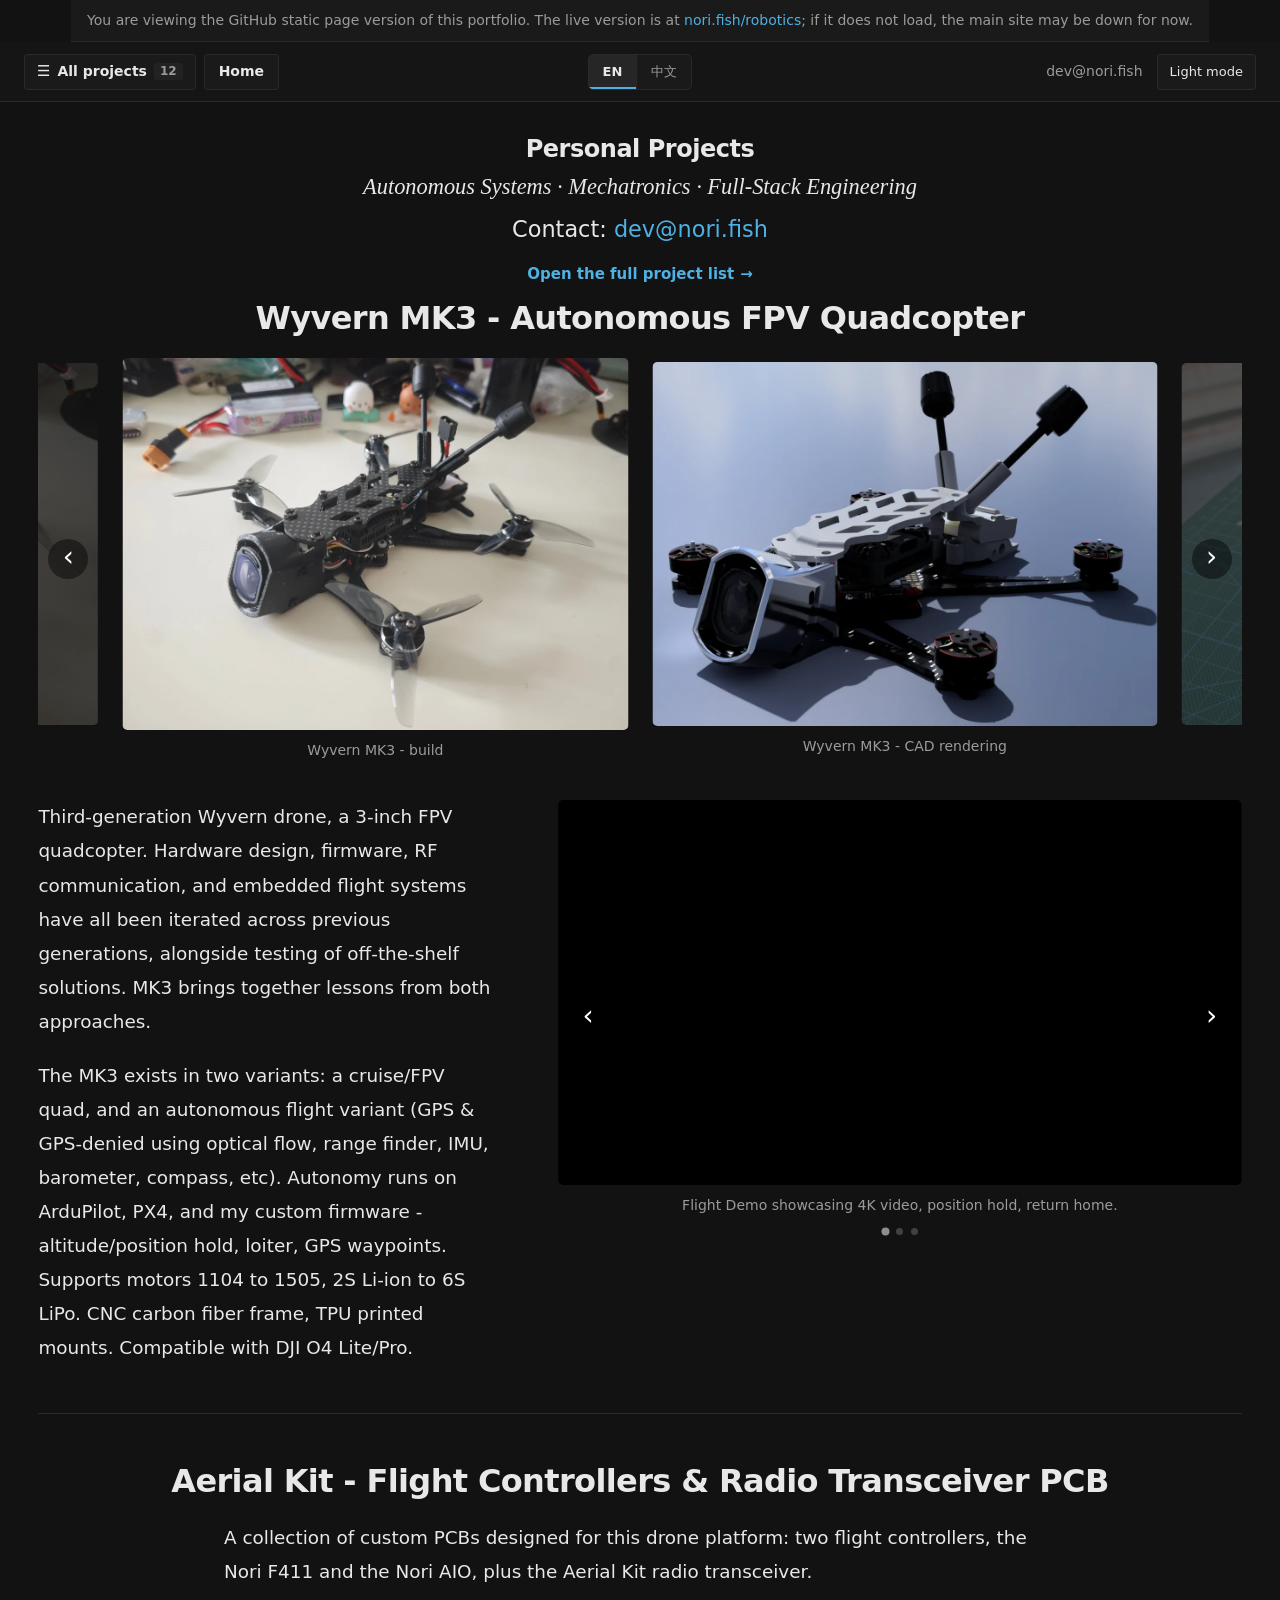
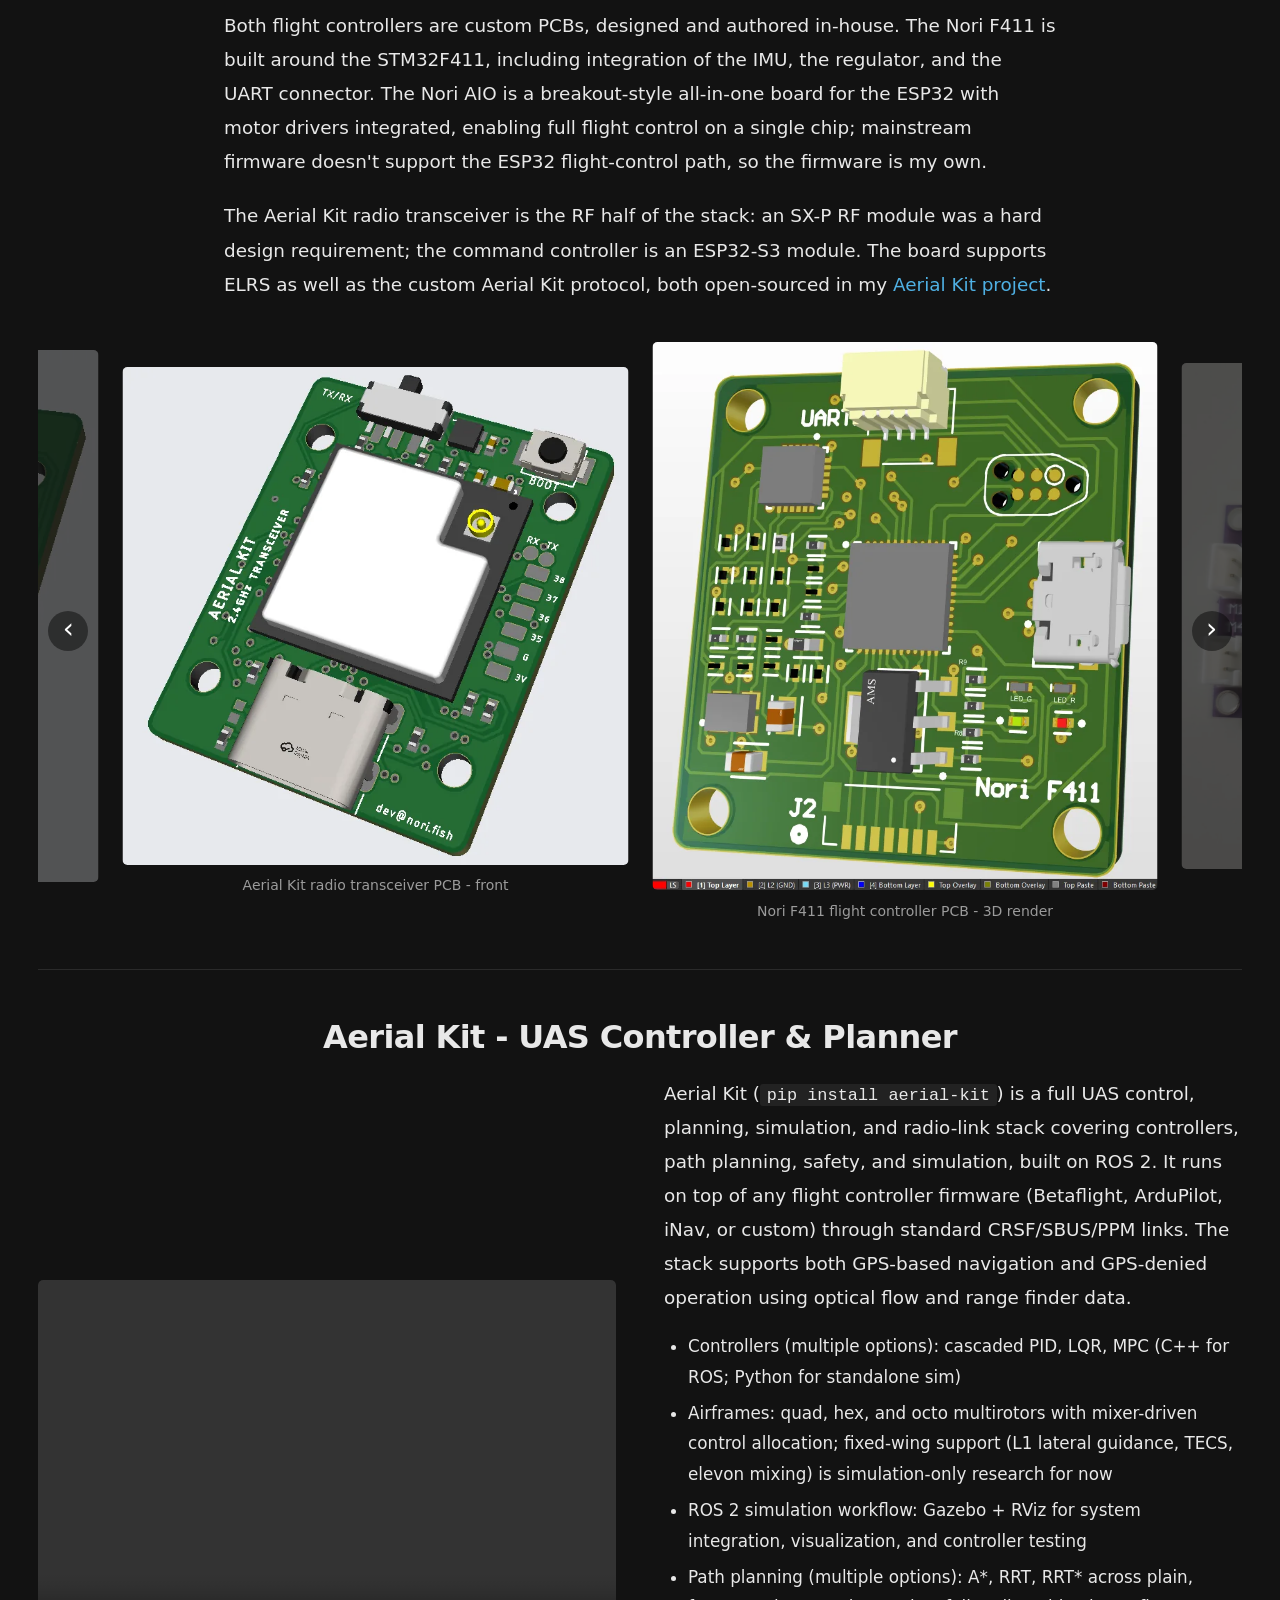
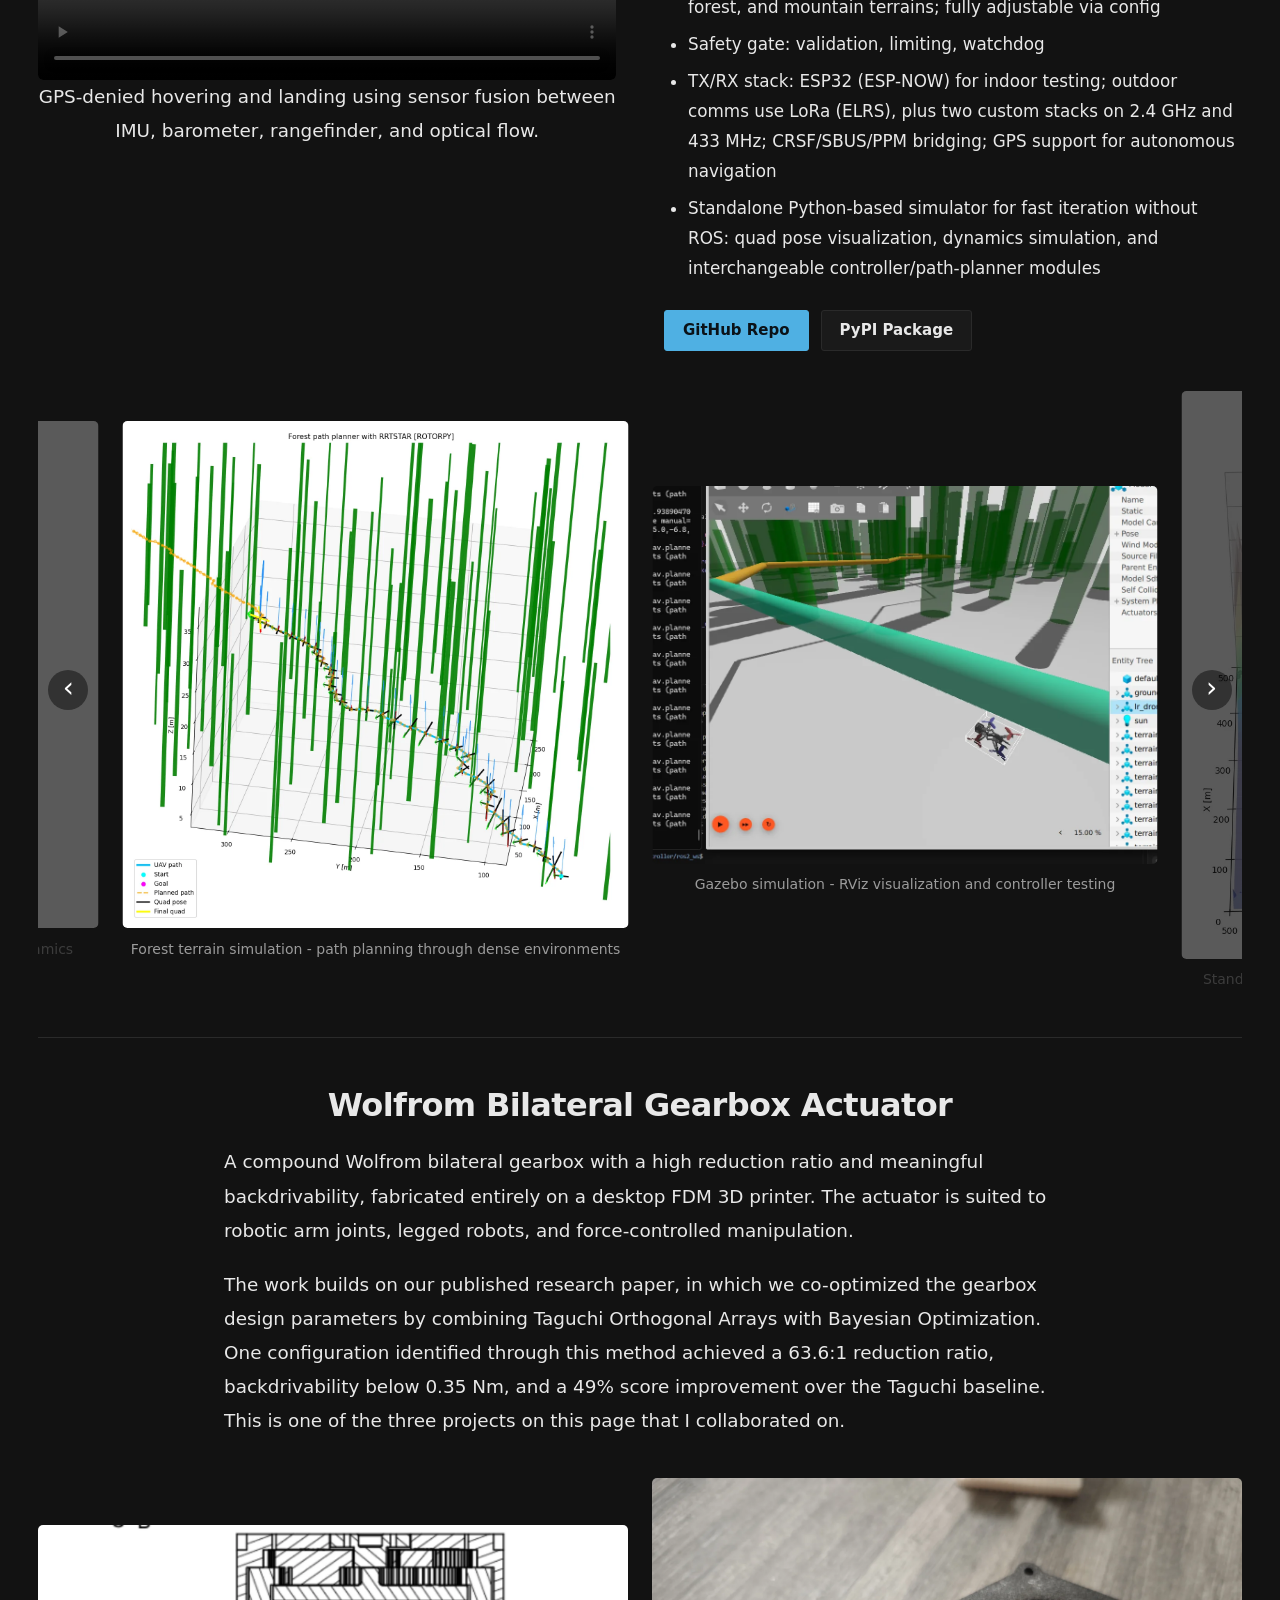
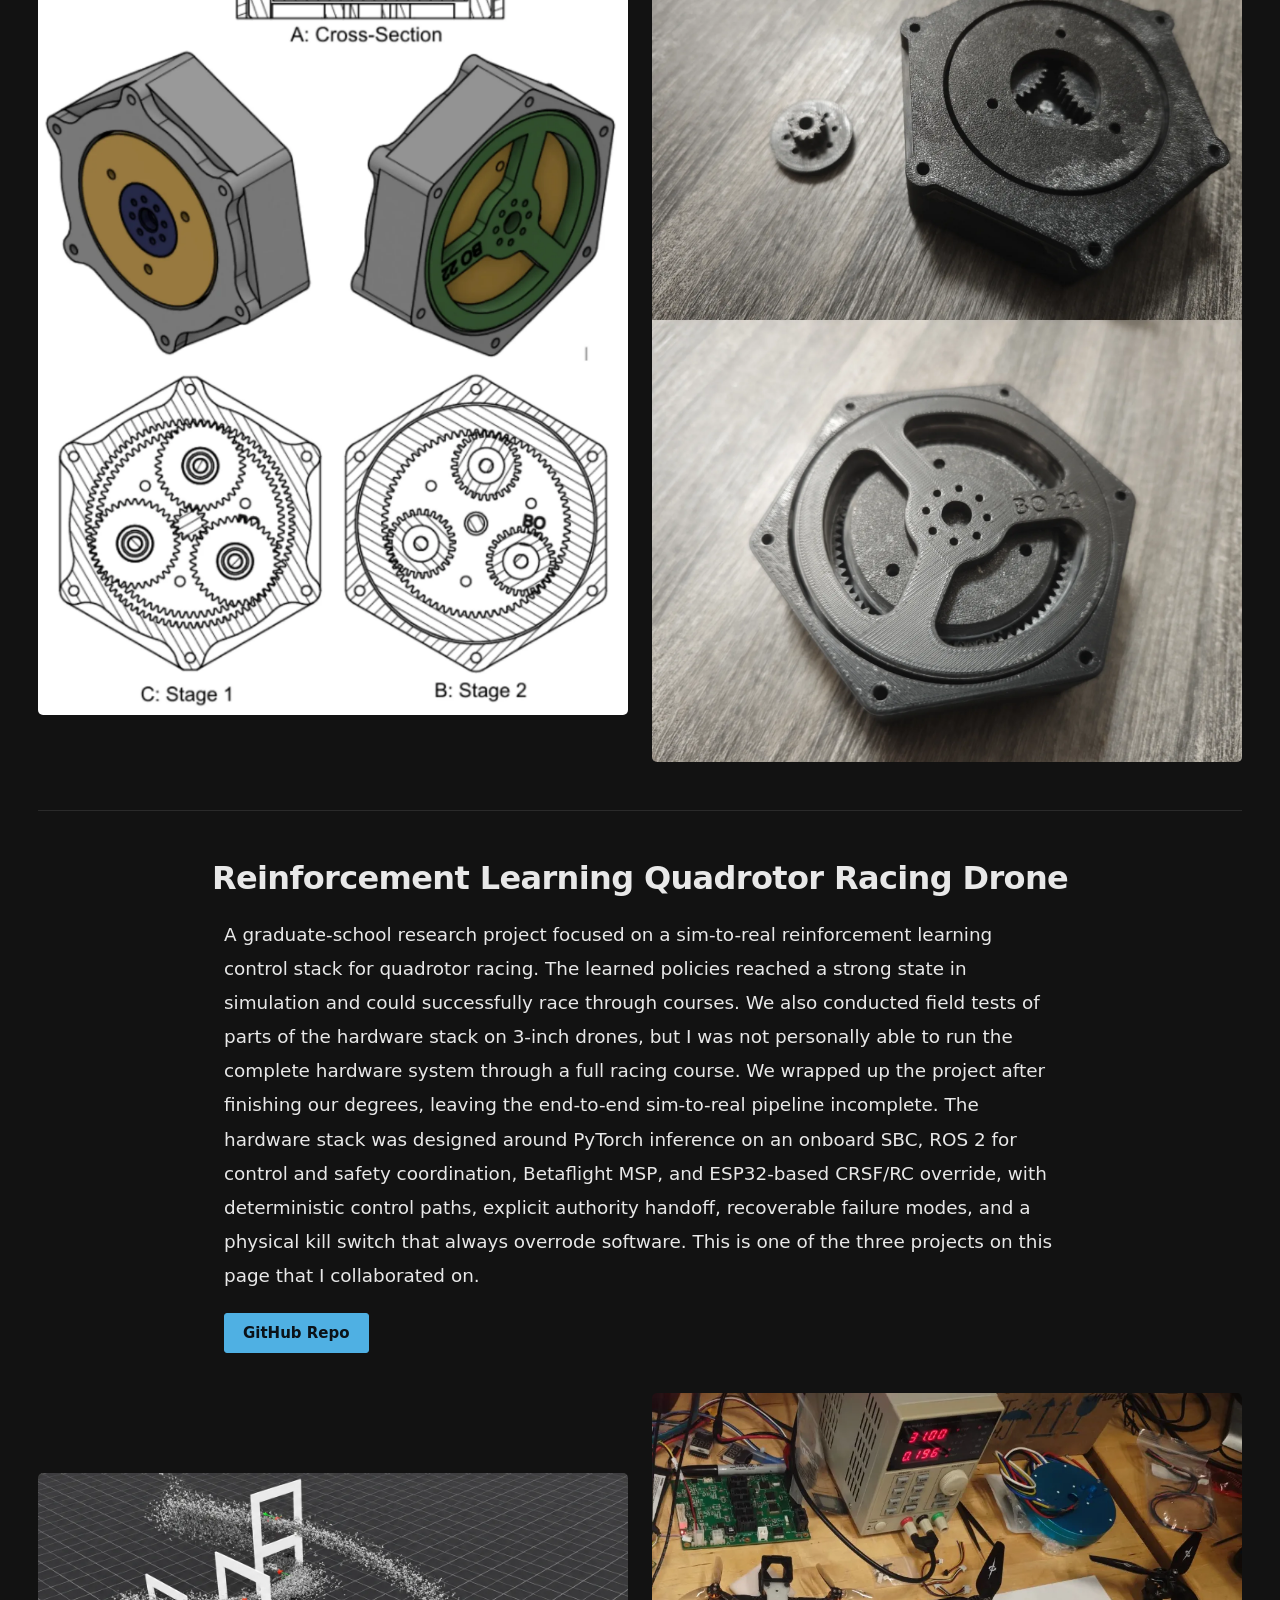
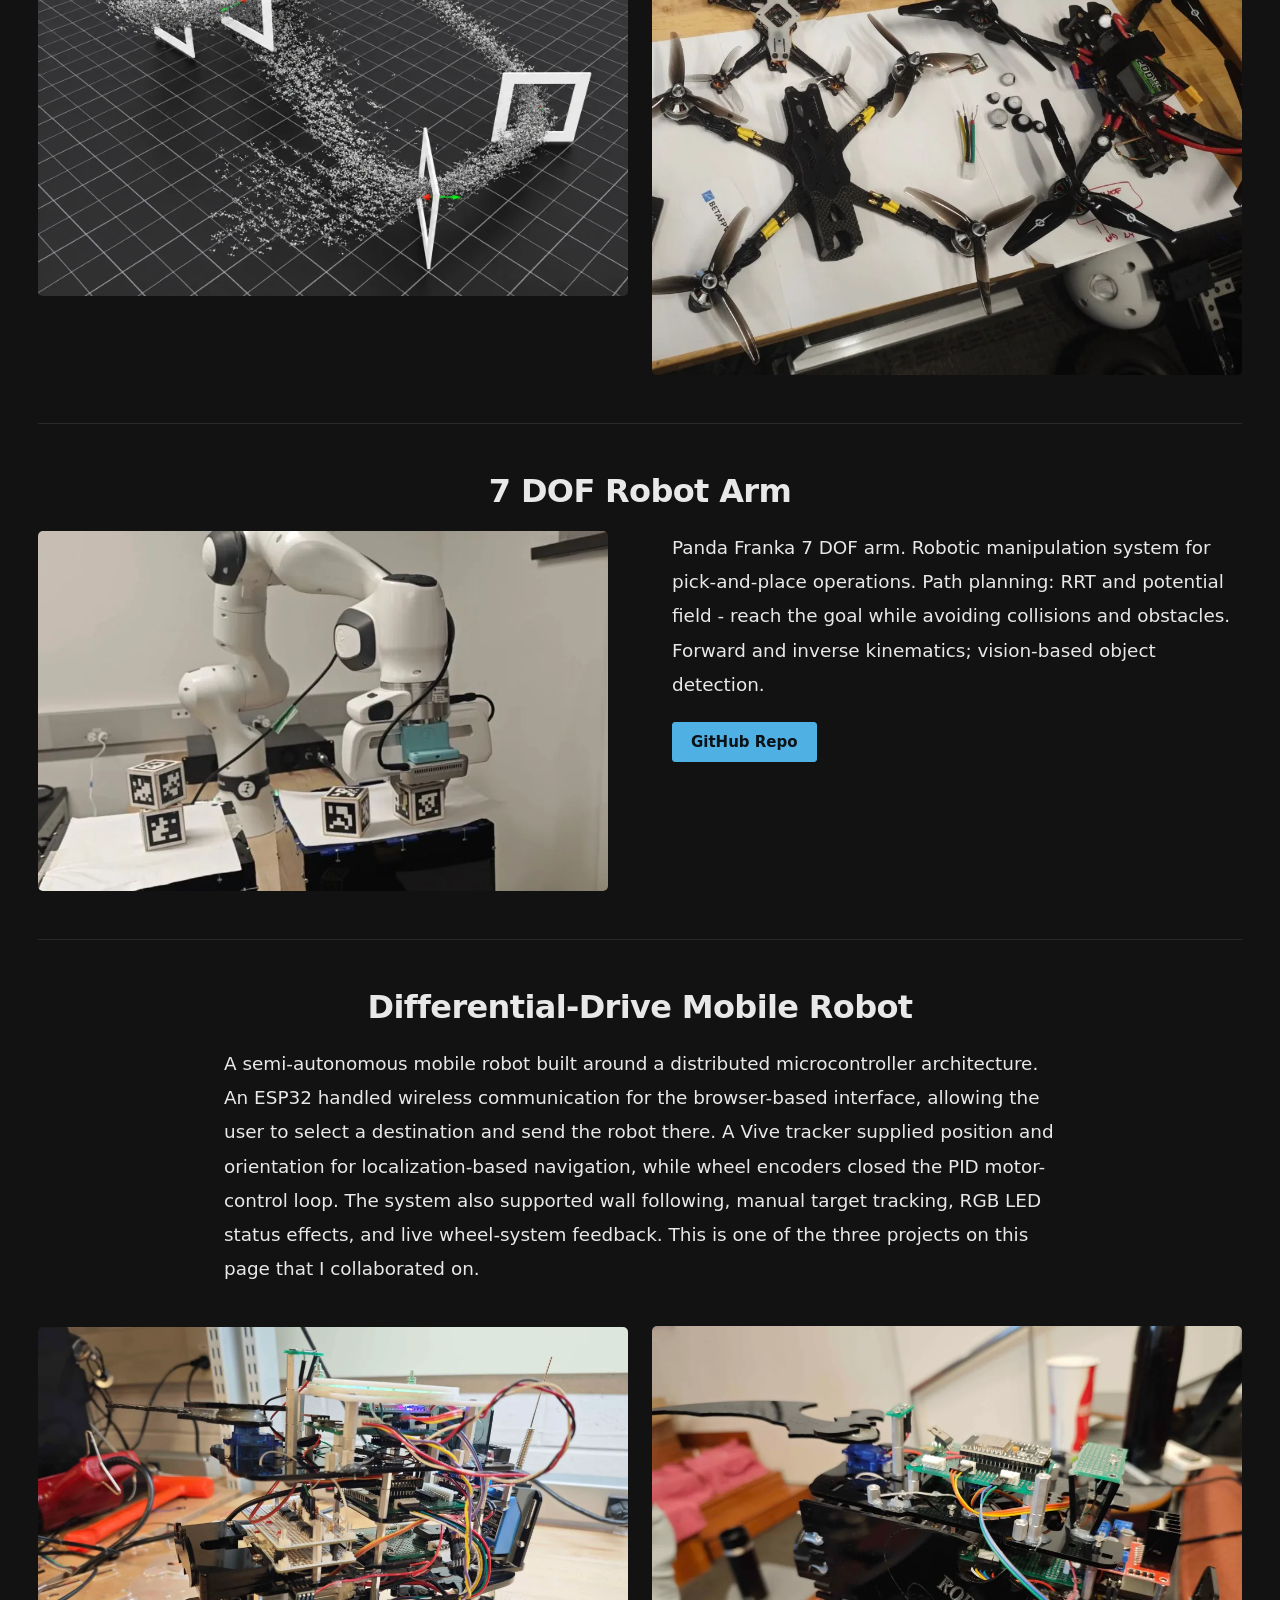
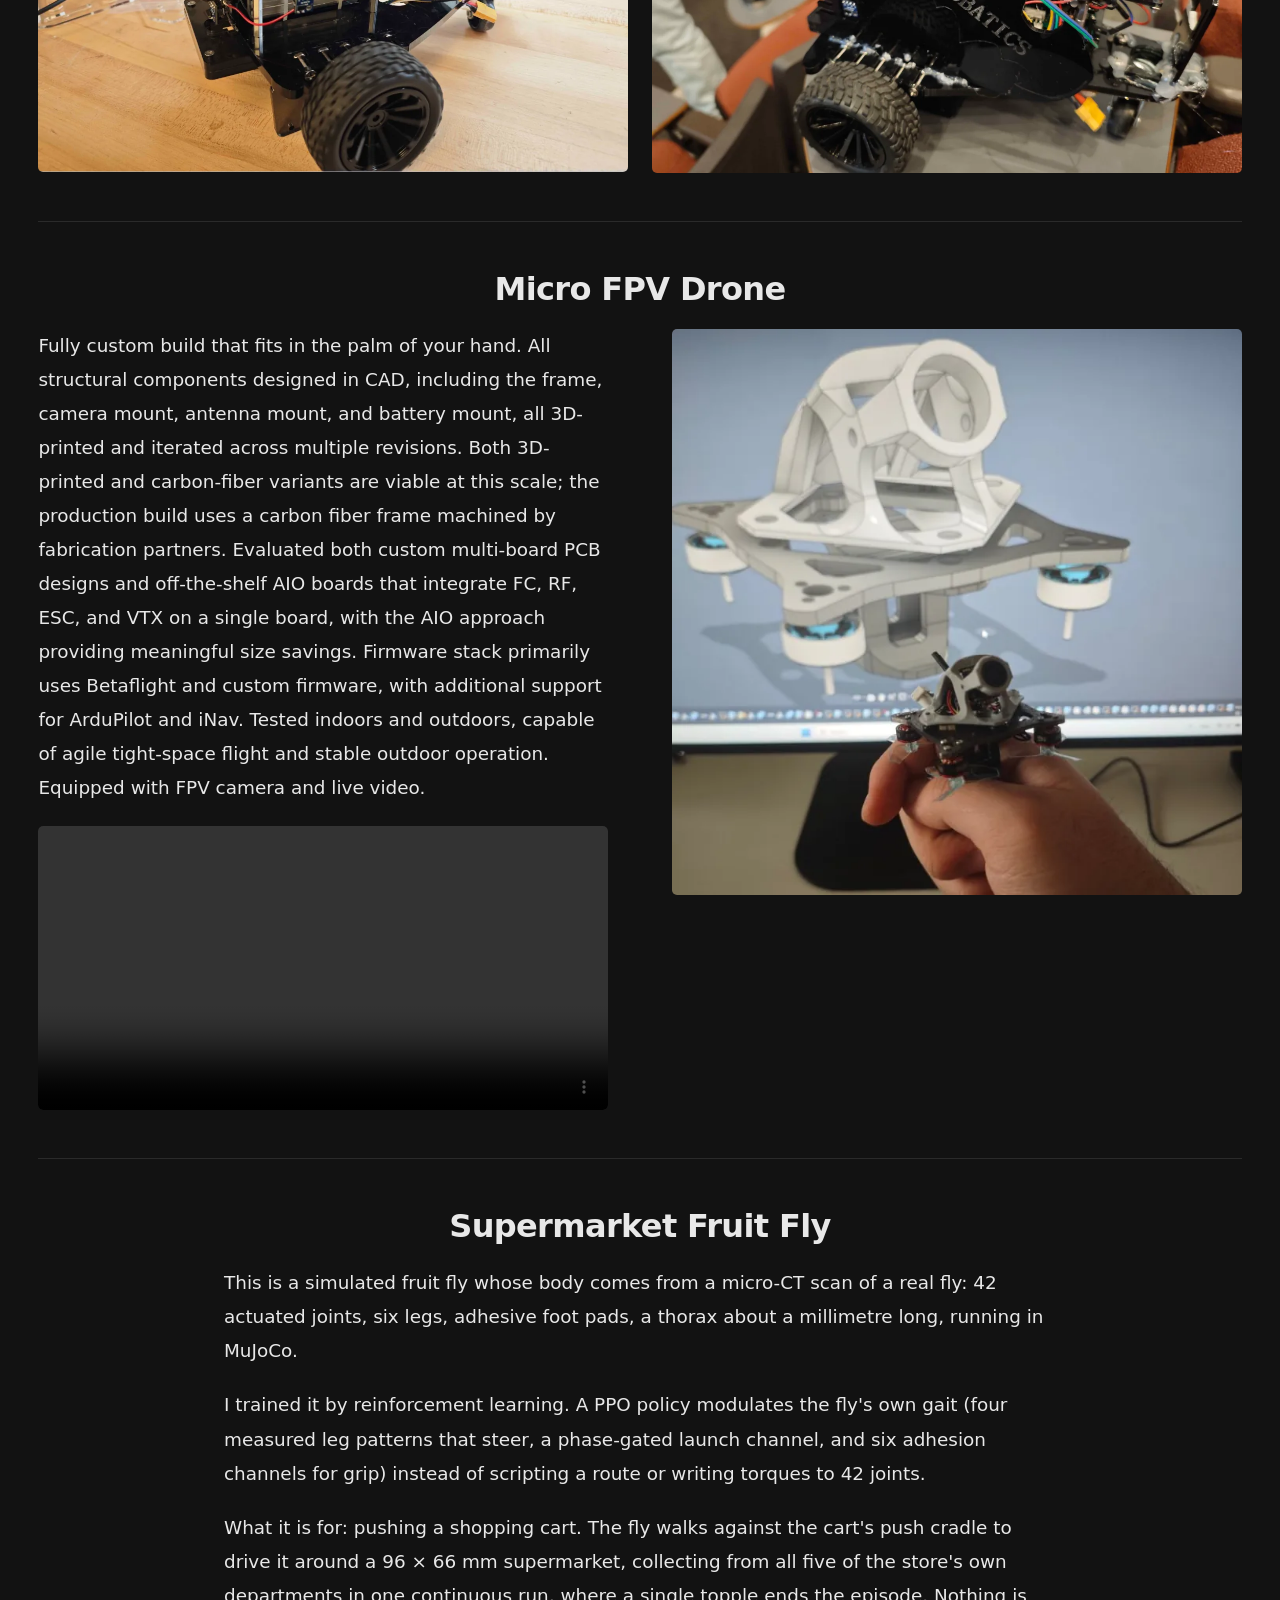
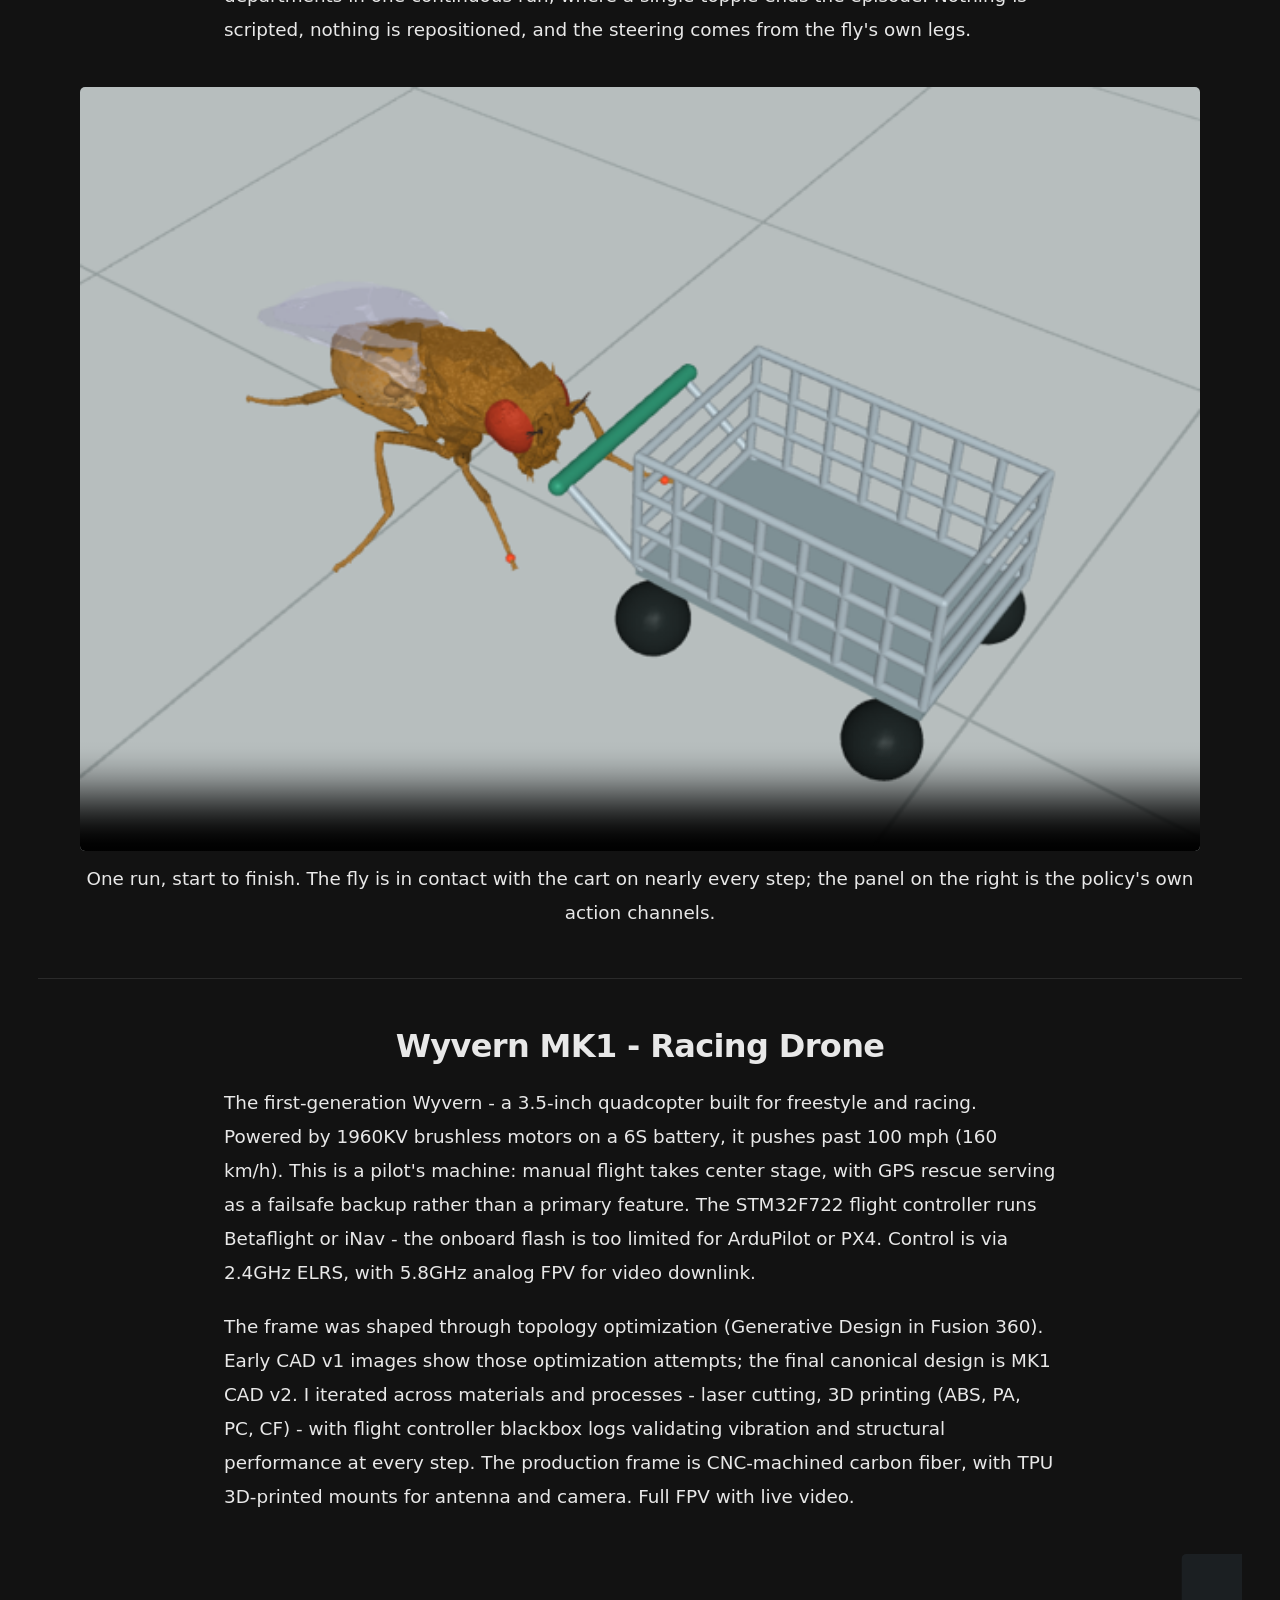
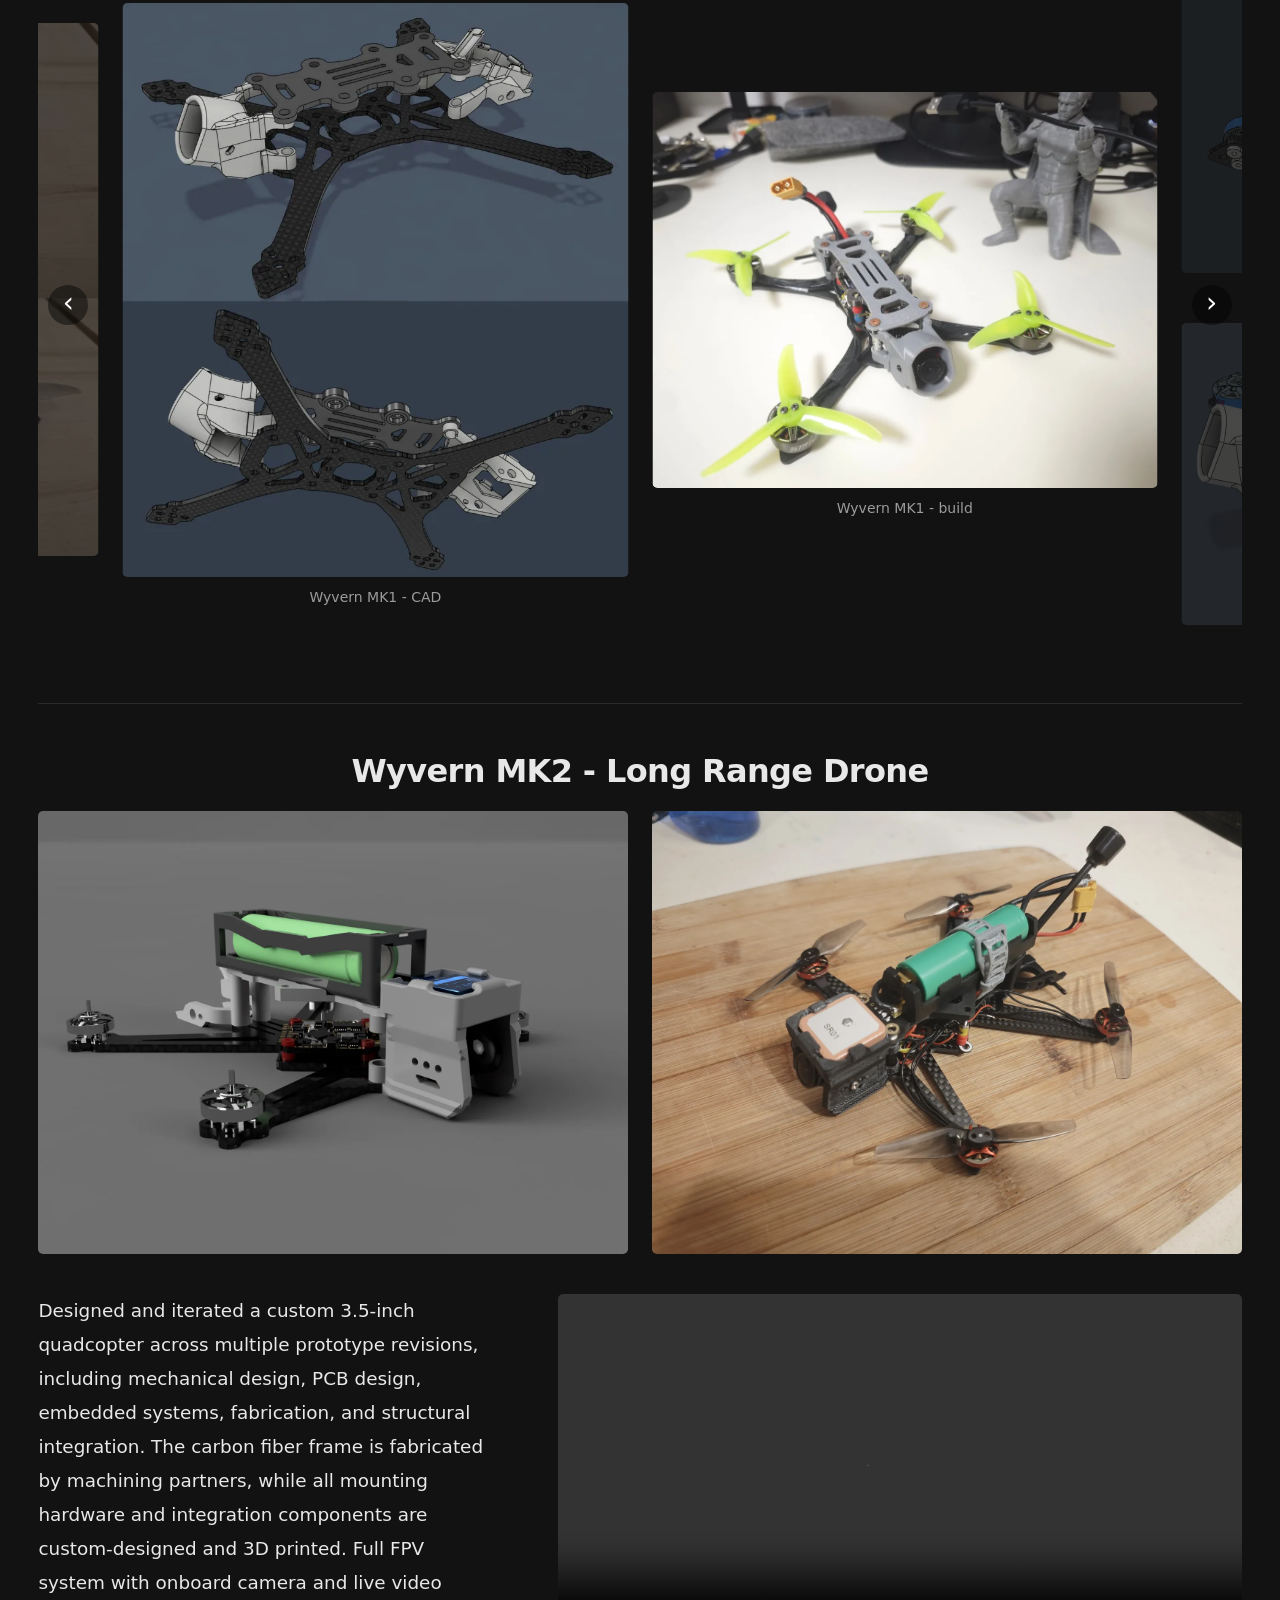
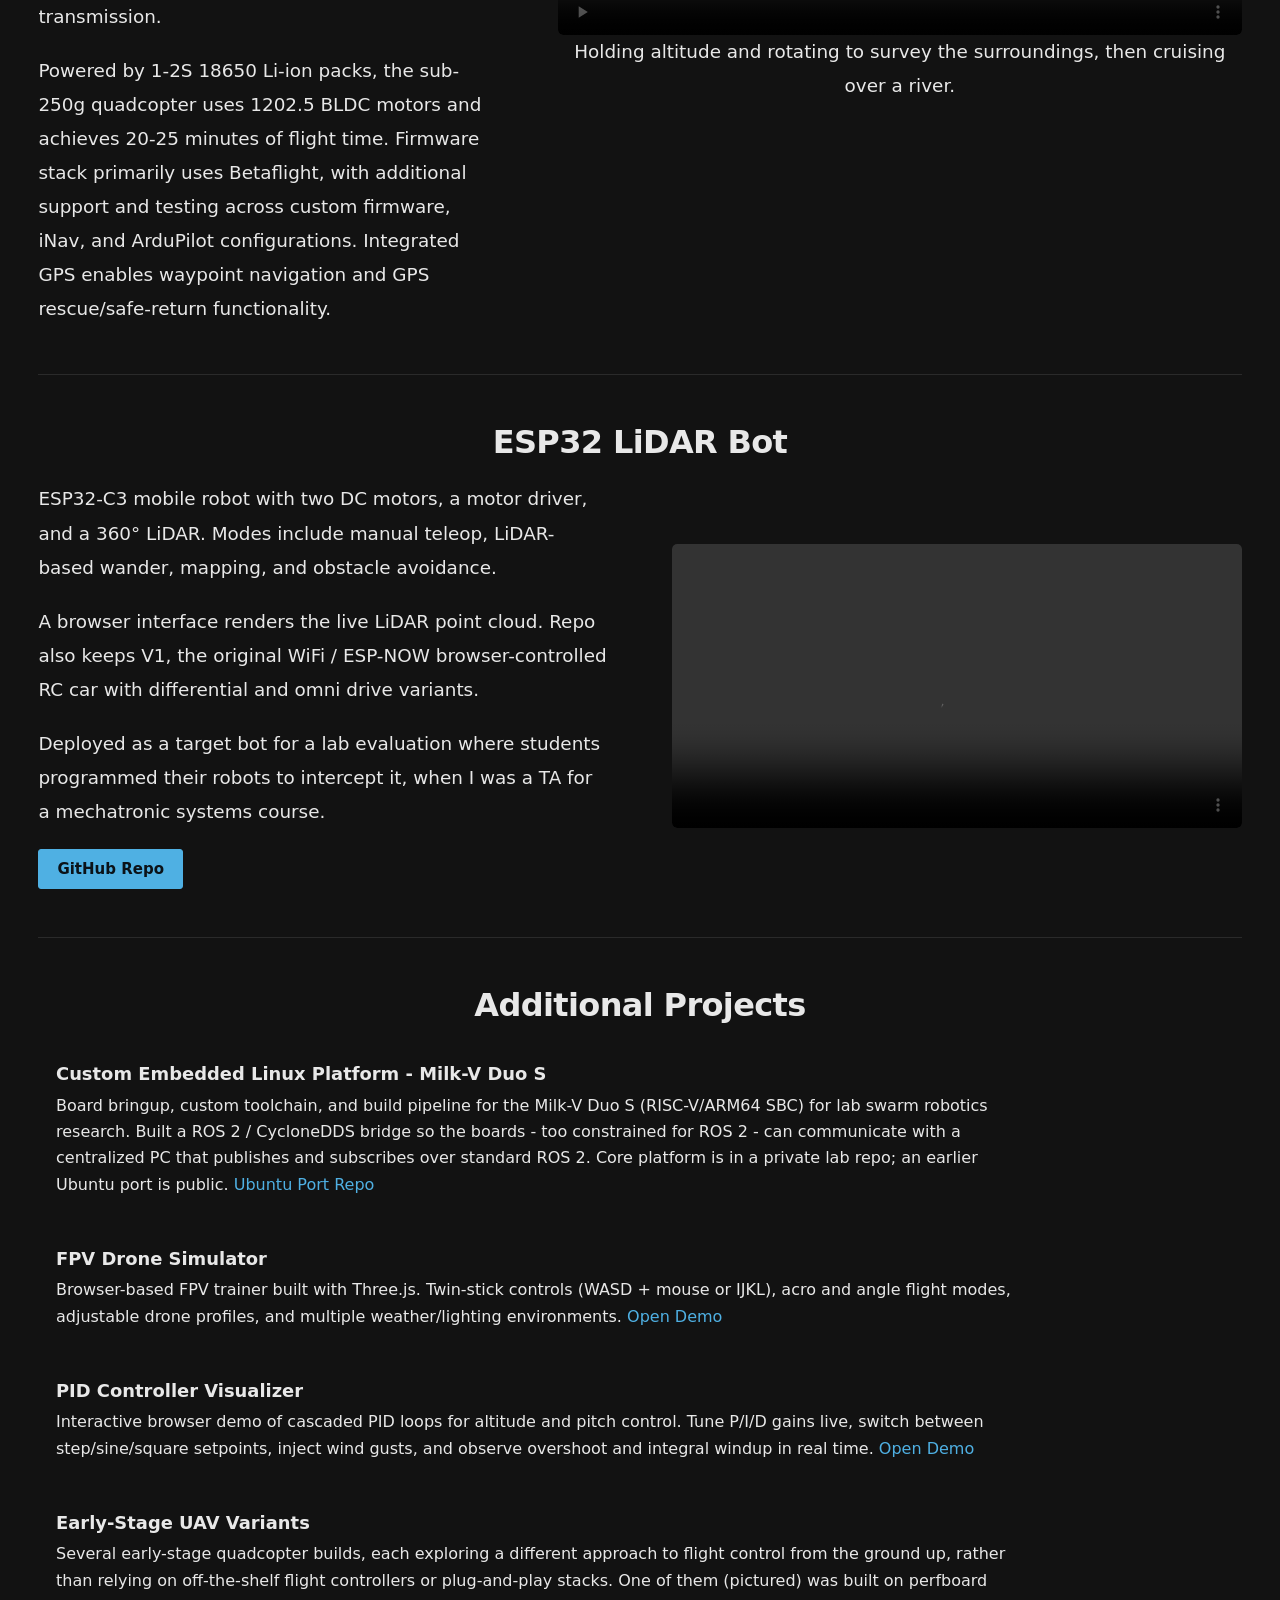
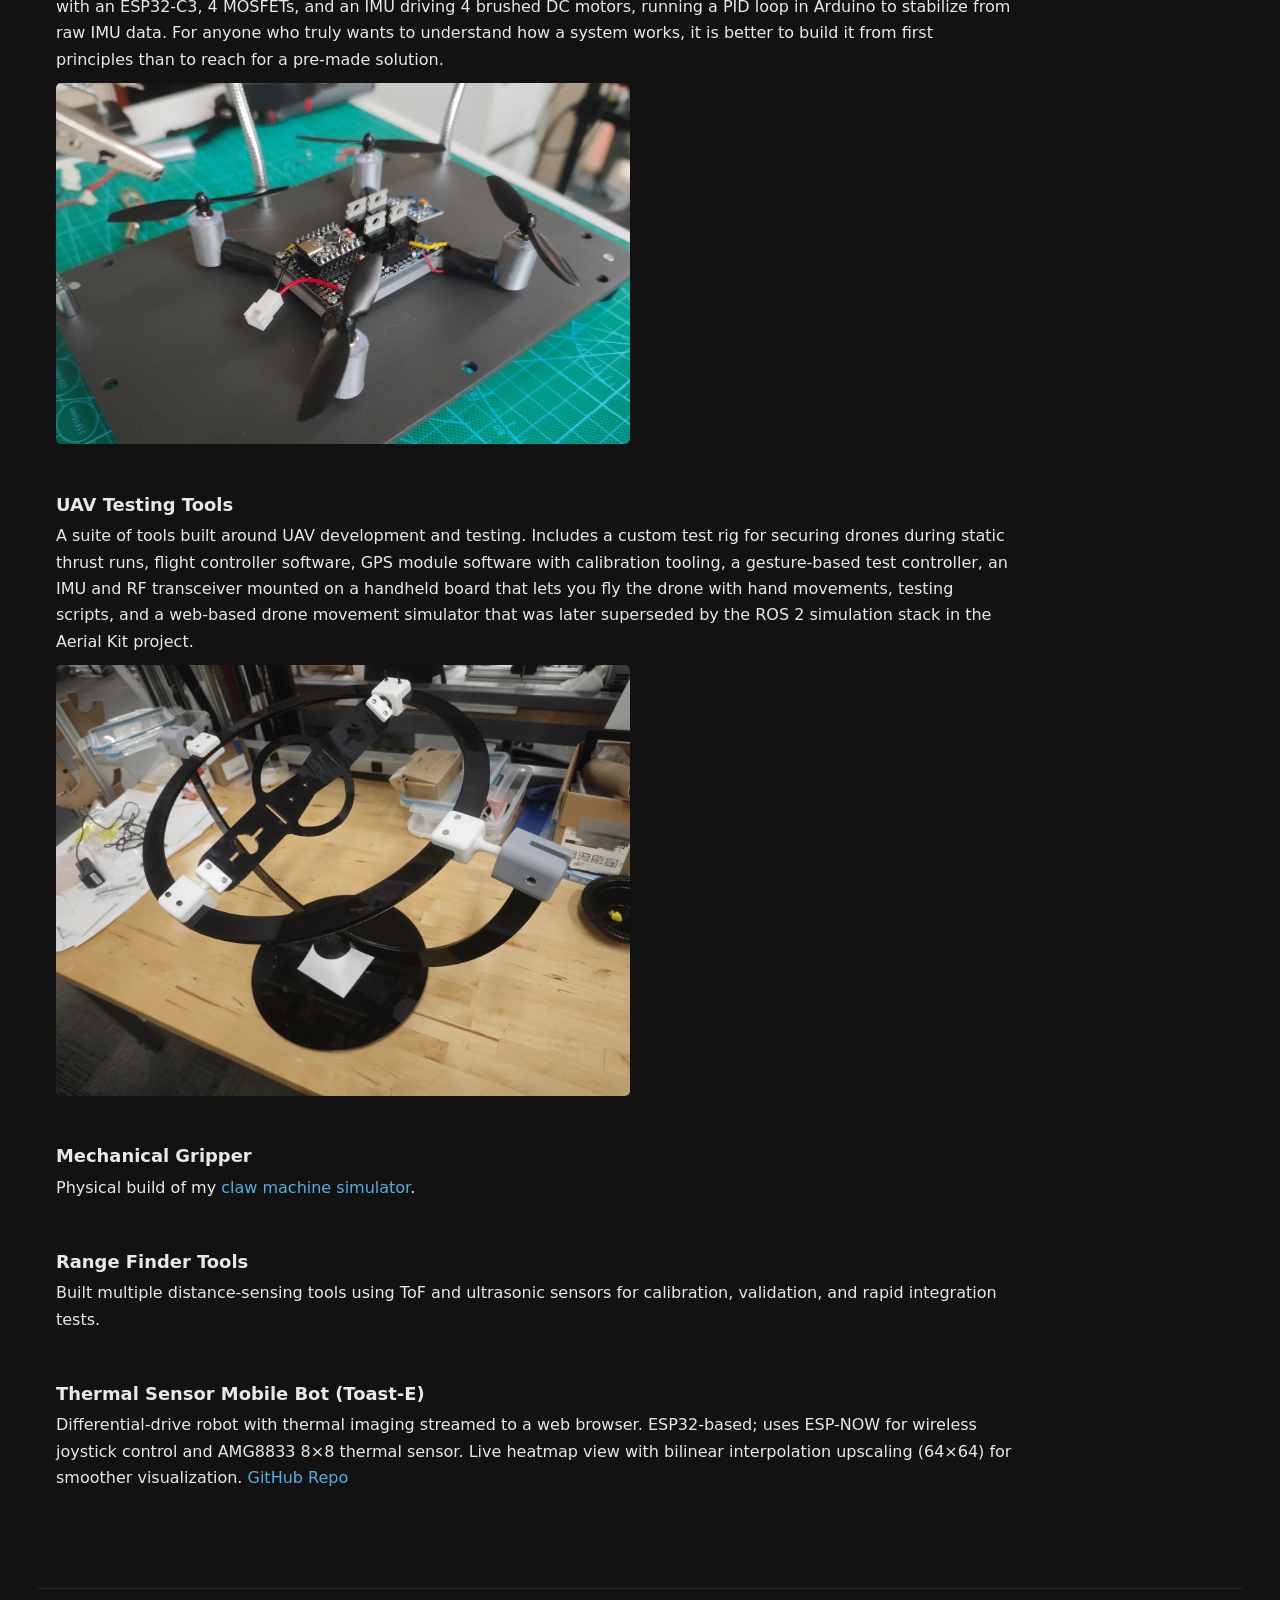
==== commit dee3f8a1: "personal page" ====
--- a/index.html
+++ b/index.html
@@ -149,11 +149,11 @@
                 <div class="rcarousel">
                     <div class="rcarousel-viewport">
                         <div class="rcarousel-track">
-                            <figure class="rcarousel-slide"><img width="778" height="655" data-src="images/web/ak_pcb_front_20261109.webp" alt="Aerial Kit radio transceiver PCB (front)"><figcaption data-i18n="nori_pcb_front_caption"></figcaption></figure>
+                            <figure class="rcarousel-slide"><img width="730" height="719" data-src="images/web/ak_pcb_front.webp" alt="Aerial Kit radio transceiver PCB (front)"><figcaption data-i18n="nori_pcb_front_caption"></figcaption></figure>
                             <figure class="rcarousel-slide"><img width="808" height="877" data-src="images/web/nori_f411_3d.webp" alt="Nori F411 flight controller PCB (3D render)"><figcaption data-i18n="nori_pcb_f411_caption"></figcaption></figure>
                             <figure class="rcarousel-slide"><img width="1600" height="1600" data-src="images/web/nori_aio_real.webp" alt="Nori AIO ESP32 flight controller (assembled board)"><figcaption data-i18n="nori_pcb_aio_real_caption"></figcaption></figure>
                             <figure class="rcarousel-slide"><img width="773" height="828" data-src="images/web/Nori_AIO_Altium.webp" alt="Nori AIO ESP32 flight controller (3D render)"><figcaption data-i18n="nori_pcb_aio_render_caption"></figcaption></figure>
-                            <figure class="rcarousel-slide"><img width="792" height="705" data-src="images/web/ak_pcb_back_20261109.webp" alt="Aerial Kit radio transceiver PCB (back)"><figcaption data-i18n="nori_pcb_back_caption"></figcaption></figure>
+                            <figure class="rcarousel-slide"><img width="628" height="662" data-src="images/web/ak_pcb_back.webp" alt="Aerial Kit radio transceiver PCB (back)"><figcaption data-i18n="nori_pcb_back_caption"></figcaption></figure>
                         </div>
                     </div>
                     <button class="rcarousel-arr rcarousel-prev" aria-label="Previous">&#8249;</button>
